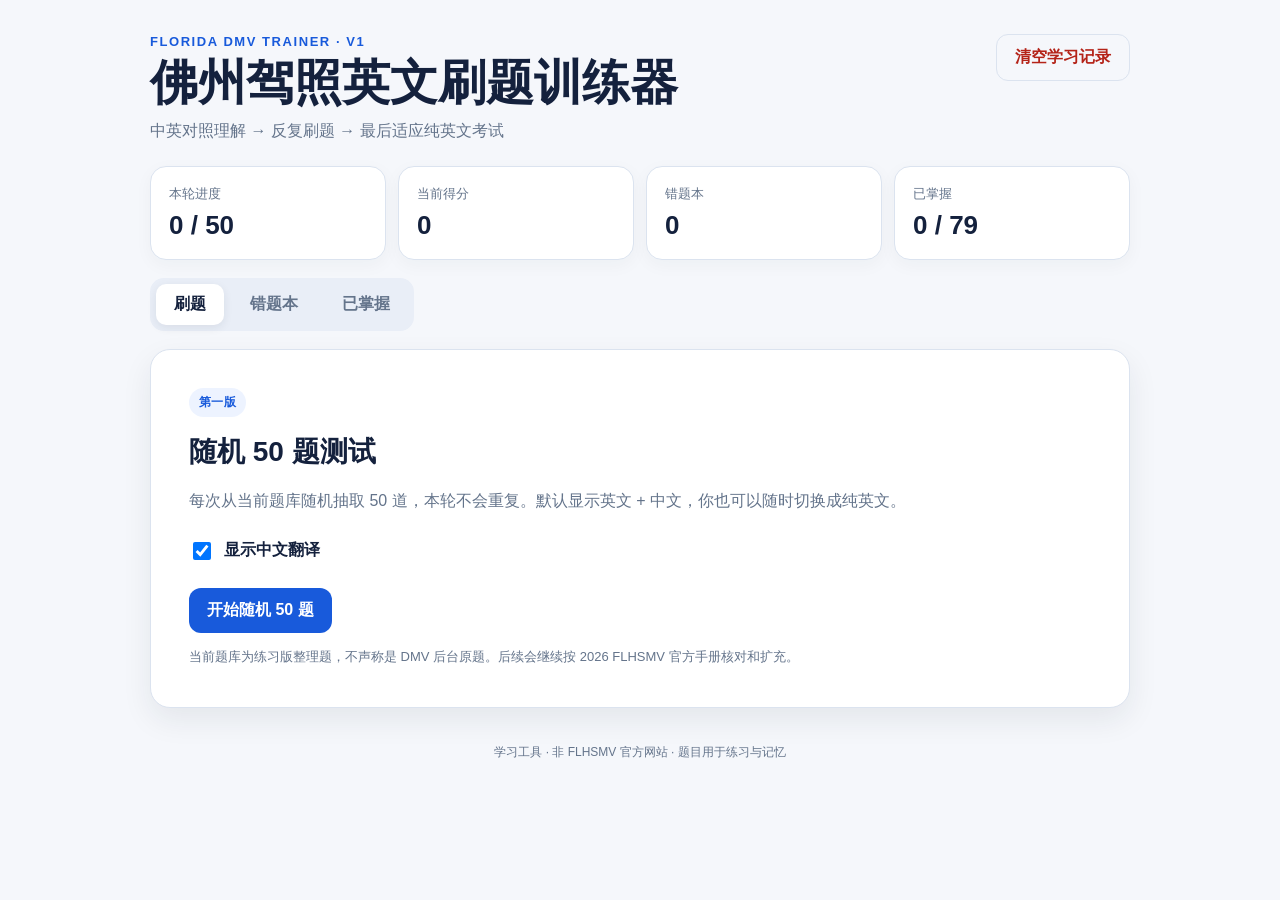
==== index.html @ a194a873 "Launch Florida DMV trainer v1" ====
<!DOCTYPE html>
<html lang="zh-CN">
<head>
  <meta charset="UTF-8" />
  <meta name="viewport" content="width=device-width, initial-scale=1.0" />
  <meta name="description" content="Florida DMV bilingual practice trainer - Chinese/English study, random 50-question tests, score, wrong answers, mastery tracking." />
  <title>Florida DMV 英文刷题训练器</title>
  <link rel="stylesheet" href="style.css" />
</head>
<body>
  <main class="app-shell">
    <header class="hero">
      <div>
        <p class="eyebrow">FLORIDA DMV TRAINER · V1</p>
        <h1>佛州驾照英文刷题训练器</h1>
        <p class="subtitle">中英对照理解 → 反复刷题 → 最后适应纯英文考试</p>
      </div>
      <button id="resetProgressBtn" class="ghost-btn danger-text" type="button">清空学习记录</button>
    </header>

    <section class="stats-grid" aria-label="学习统计">
      <article class="stat-card">
        <span>本轮进度</span>
        <strong id="progressStat">0 / 50</strong>
      </article>
      <article class="stat-card">
        <span>当前得分</span>
        <strong id="scoreStat">0</strong>
      </article>
      <article class="stat-card">
        <span>错题本</span>
        <strong id="wrongStat">0</strong>
      </article>
      <article class="stat-card">
        <span>已掌握</span>
        <strong id="masteredStat">0 / 0</strong>
      </article>
    </section>

    <nav class="mode-bar" aria-label="主要功能">
      <button class="nav-btn active" data-view="quiz" type="button">刷题</button>
      <button class="nav-btn" data-view="wrong" type="button">错题本</button>
      <button class="nav-btn" data-view="mastered" type="button">已掌握</button>
    </nav>

    <section id="quizView" class="view-panel active">
      <div id="startPanel" class="panel start-panel">
        <span class="pill">第一版</span>
        <h2>随机 50 题测试</h2>
        <p>每次从当前题库随机抽取 50 道，本轮不会重复。默认显示英文 + 中文，你也可以随时切换成纯英文。</p>
        <div class="settings-row">
          <label class="toggle">
            <input id="bilingualToggle" type="checkbox" checked />
            <span>显示中文翻译</span>
          </label>
        </div>
        <button id="startQuizBtn" class="primary-btn" type="button">开始随机 50 题</button>
        <p class="small-note">当前题库为练习版整理题，不声称是 DMV 后台原题。后续会继续按 2026 FLHSMV 官方手册核对和扩充。</p>
      </div>

      <div id="questionPanel" class="panel question-panel hidden">
        <div class="question-topline">
          <span id="categoryBadge" class="pill"></span>
          <span id="questionCounter">Question 1 / 50</span>
        </div>

        <h2 id="questionEn" class="question-en"></h2>
        <p id="questionZh" class="question-zh"></p>

        <div id="optionsContainer" class="options" role="group" aria-label="答案选项"></div>

        <div id="feedbackBox" class="feedback hidden">
          <strong id="feedbackTitle"></strong>
          <p id="explanationEn"></p>
          <p id="explanationZh"></p>
          <div id="keywordsBox" class="keywords"></div>
        </div>

        <div class="question-actions">
          <label class="toggle compact">
            <input id="questionBilingualToggle" type="checkbox" checked />
            <span>中英对照</span>
          </label>
          <button id="nextBtn" class="primary-btn hidden" type="button">下一题</button>
        </div>
      </div>

      <div id="resultPanel" class="panel result-panel hidden">
        <span class="pill">本轮完成</span>
        <h2>测试结果</h2>
        <div class="result-score"><span id="finalScore">0</span><small>/ 50</small></div>
        <p id="resultMessage"></p>
        <div class="result-actions">
          <button id="restartBtn" class="primary-btn" type="button">再随机 50 题</button>
          <button id="reviewWrongBtn" class="secondary-btn" type="button">查看错题本</button>
        </div>
      </div>
    </section>

    <section id="wrongView" class="view-panel">
      <div class="panel">
        <div class="section-heading">
          <div>
            <span class="pill">LOCAL STORAGE</span>
            <h2>错题本</h2>
          </div>
          <button id="clearWrongBtn" class="ghost-btn" type="button">清空错题本</button>
        </div>
        <p class="muted">答错的题会自动保存在这台浏览器中。以后每次重新打开网页仍然存在。</p>
        <div id="wrongList" class="review-list"></div>
      </div>
    </section>

    <section id="masteredView" class="view-panel">
      <div class="panel">
        <span class="pill">MASTERED</span>
        <h2>已掌握题目</h2>
        <p class="muted">同一道题连续答对 3 次后会进入“已掌握”。答错后会退出掌握状态并重新累计。</p>
        <div id="masteredList" class="review-list"></div>
      </div>
    </section>

    <footer>
      <p>学习工具 · 非 FLHSMV 官方网站 · 题目用于练习与记忆</p>
    </footer>
  </main>

  <script src="data/questions.js"></script>
  <script src="app.js"></script>
</body>
</html>
---- style.css ----
:root {
  --bg: #f5f7fb;
  --panel: #ffffff;
  --text: #14213d;
  --muted: #64748b;
  --border: #dbe3ef;
  --primary: #185adb;
  --primary-dark: #1045aa;
  --correct: #117a45;
  --correct-bg: #eaf8f0;
  --wrong: #b42318;
  --wrong-bg: #fff0ef;
  --warning: #a15c00;
  --shadow: 0 12px 30px rgba(31, 41, 55, 0.08);
  --radius: 20px;
}

* {
  box-sizing: border-box;
}

body {
  margin: 0;
  min-height: 100vh;
  font-family: -apple-system, BlinkMacSystemFont, "Segoe UI", "PingFang SC",
    "Hiragino Sans GB", "Microsoft YaHei", sans-serif;
  color: var(--text);
  background: var(--bg);
}

button,
input {
  font: inherit;
}

button {
  cursor: pointer;
}

.app-shell {
  width: min(980px, calc(100% - 28px));
  margin: 0 auto;
  padding: 34px 0 50px;
}

.hero {
  display: flex;
  justify-content: space-between;
  gap: 24px;
  align-items: flex-start;
  margin-bottom: 24px;
}

.eyebrow {
  margin: 0 0 8px;
  color: var(--primary);
  font-size: 13px;
  font-weight: 800;
  letter-spacing: 0.12em;
}

h1 {
  margin: 0;
  font-size: clamp(30px, 6vw, 48px);
  line-height: 1.08;
}

.subtitle {
  color: var(--muted);
  margin: 12px 0 0;
}

.stats-grid {
  display: grid;
  grid-template-columns: repeat(4, 1fr);
  gap: 12px;
  margin-bottom: 18px;
}

.stat-card {
  background: var(--panel);
  border: 1px solid var(--border);
  border-radius: 16px;
  padding: 18px;
  box-shadow: 0 5px 18px rgba(31, 41, 55, 0.04);
}

.stat-card span {
  display: block;
  color: var(--muted);
  font-size: 13px;
  margin-bottom: 7px;
}

.stat-card strong {
  font-size: 26px;
}

.mode-bar {
  display: flex;
  gap: 8px;
  margin: 18px 0;
  background: #e9eef7;
  padding: 6px;
  border-radius: 14px;
  width: fit-content;
}

.nav-btn {
  border: 0;
  background: transparent;
  color: var(--muted);
  padding: 10px 18px;
  border-radius: 10px;
  font-weight: 700;
}

.nav-btn.active {
  background: var(--panel);
  color: var(--text);
  box-shadow: 0 3px 10px rgba(31, 41, 55, 0.08);
}

.view-panel {
  display: none;
}

.view-panel.active {
  display: block;
}

.panel {
  background: var(--panel);
  border: 1px solid var(--border);
  border-radius: var(--radius);
  box-shadow: var(--shadow);
  padding: clamp(22px, 5vw, 38px);
}

.hidden {
  display: none !important;
}

.pill {
  display: inline-flex;
  align-items: center;
  padding: 6px 10px;
  border-radius: 999px;
  background: #edf3ff;
  color: var(--primary);
  font-size: 12px;
  font-weight: 800;
  letter-spacing: 0.04em;
}

.start-panel h2,
.result-panel h2,
.panel h2 {
  margin: 16px 0 10px;
  font-size: 28px;
}

.start-panel p,
.muted,
.small-note {
  color: var(--muted);
  line-height: 1.75;
}

.small-note {
  font-size: 13px;
  margin-bottom: 0;
}

.settings-row {
  margin: 24px 0;
}

.toggle {
  display: inline-flex;
  gap: 10px;
  align-items: center;
  color: var(--text);
  font-weight: 700;
}

.toggle input {
  width: 18px;
  height: 18px;
}

.toggle.compact {
  font-size: 14px;
}

.primary-btn,
.secondary-btn,
.ghost-btn {
  border-radius: 12px;
  padding: 12px 18px;
  font-weight: 800;
  transition: 0.18s ease;
}

.primary-btn {
  border: 0;
  color: white;
  background: var(--primary);
}

.primary-btn:hover {
  background: var(--primary-dark);
  transform: translateY(-1px);
}

.secondary-btn {
  background: white;
  border: 1px solid var(--border);
  color: var(--text);
}

.ghost-btn {
  background: transparent;
  border: 1px solid var(--border);
  color: var(--muted);
}

.danger-text {
  color: var(--wrong);
}

.question-topline,
.question-actions,
.section-heading,
.result-actions {
  display: flex;
  justify-content: space-between;
  gap: 12px;
  align-items: center;
}

.question-en {
  margin: 28px 0 10px;
  font-size: clamp(23px, 4vw, 32px);
  line-height: 1.35;
}

.question-zh {
  margin: 0 0 26px;
  color: #42526b;
  font-size: 18px;
  line-height: 1.65;
}

.options {
  display: grid;
  gap: 12px;
}

.option-btn {
  width: 100%;
  display: grid;
  grid-template-columns: 42px 1fr;
  gap: 14px;
  text-align: left;
  border: 1px solid var(--border);
  border-radius: 14px;
  background: #fff;
  padding: 15px;
  color: var(--text);
}

.option-btn:hover:not(:disabled) {
  border-color: #9bb7ee;
  background: #f7faff;
}

.option-btn:disabled {
  cursor: default;
}

.option-letter {
  width: 36px;
  height: 36px;
  border-radius: 10px;
  display: grid;
  place-items: center;
  background: #edf2f8;
  font-weight: 900;
}

.option-en {
  display: block;
  font-weight: 800;
  line-height: 1.4;
}

.option-zh {
  display: block;
  margin-top: 5px;
  color: var(--muted);
  line-height: 1.45;
}

.option-btn.correct {
  border-color: #8bd0aa;
  background: var(--correct-bg);
}

.option-btn.wrong {
  border-color: #f1a6a0;
  background: var(--wrong-bg);
}

.feedback {
  margin-top: 22px;
  border-radius: 14px;
  padding: 18px;
  background: #f8fafc;
  border: 1px solid var(--border);
}

.feedback.correct-feedback {
  background: var(--correct-bg);
  border-color: #b7e2ca;
}

.feedback.wrong-feedback {
  background: var(--wrong-bg);
  border-color: #f2c0bc;
}

.feedback p {
  line-height: 1.65;
}

.keywords {
  display: flex;
  flex-wrap: wrap;
  gap: 8px;
  margin-top: 12px;
}

.keyword-chip {
  background: white;
  border: 1px solid var(--border);
  padding: 7px 10px;
  border-radius: 999px;
  font-size: 13px;
}

.question-actions {
  margin-top: 22px;
}

.result-panel {
  text-align: center;
}

.result-score {
  margin: 18px 0 10px;
}

.result-score span {
  font-size: 72px;
  font-weight: 900;
}

.result-score small {
  color: var(--muted);
  font-size: 24px;
}

.result-actions {
  justify-content: center;
  margin-top: 24px;
}

.review-list {
  display: grid;
  gap: 12px;
  margin-top: 22px;
}

.review-card {
  border: 1px solid var(--border);
  border-radius: 14px;
  padding: 18px;
}

.review-card h3 {
  margin: 8px 0;
  line-height: 1.45;
}

.review-card p {
  margin: 5px 0;
  color: var(--muted);
  line-height: 1.55;
}

.review-meta {
  font-size: 13px;
  color: var(--primary);
  font-weight: 800;
}

.empty-state {
  text-align: center;
  color: var(--muted);
  padding: 42px 14px;
  border: 1px dashed var(--border);
  border-radius: 14px;
}

footer {
  text-align: center;
  color: var(--muted);
  font-size: 12px;
  padding: 24px 8px 0;
}

@media (max-width: 720px) {
  .app-shell {
    width: min(100% - 18px, 980px);
    padding-top: 18px;
  }

  .hero {
    flex-direction: column;
  }

  .stats-grid {
    grid-template-columns: repeat(2, 1fr);
  }

  .stat-card {
    padding: 14px;
  }

  .stat-card strong {
    font-size: 22px;
  }

  .mode-bar {
    width: 100%;
  }

  .nav-btn {
    flex: 1;
    padding-inline: 8px;
  }

  .panel {
    border-radius: 16px;
  }

  .question-topline,
  .question-actions,
  .section-heading,
  .result-actions {
    align-items: stretch;
  }

  .section-heading,
  .result-actions {
    flex-direction: column;
  }
}
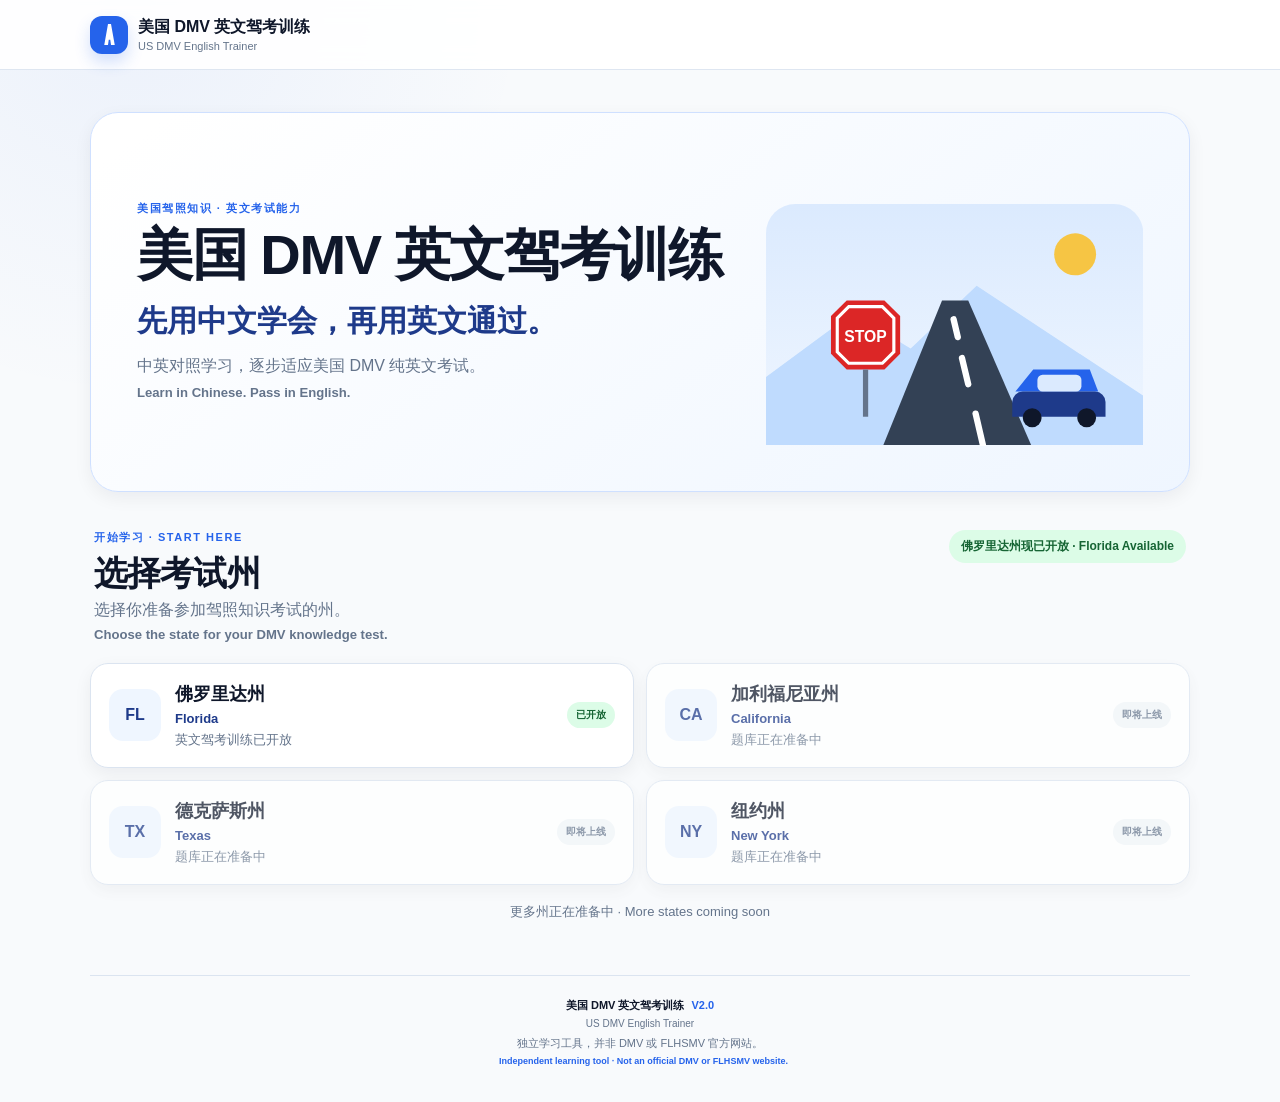
==== commit 305d312c: "Establish V2.0 trainer baseline" ====
--- a/index.html
+++ b/index.html
@@ -3,129 +3,259 @@
 <head>
   <meta charset="UTF-8" />
   <meta name="viewport" content="width=device-width, initial-scale=1.0" />
-  <meta name="description" content="Florida DMV bilingual practice trainer - Chinese/English study, random 50-question tests, score, wrong answers, mastery tracking." />
-  <title>Florida DMV 英文刷题训练器</title>
+  <meta name="theme-color" content="#1e3a8a" />
+  <meta
+    name="description"
+    content="美国 DMV 英文驾考训练 — 用中文学习驾考知识，再用英文完成练习与模拟考试。"
+  />
+  <title>美国 DMV 英文驾考训练 | US DMV English Trainer</title>
+  <link rel="icon" href="assets/icons/favicon.svg" type="image/svg+xml" />
   <link rel="stylesheet" href="style.css" />
 </head>
 <body>
-  <main class="app-shell">
-    <header class="hero">
-      <div>
-        <p class="eyebrow">FLORIDA DMV TRAINER · V1</p>
-        <h1>佛州驾照英文刷题训练器</h1>
-        <p class="subtitle">中英对照理解 → 反复刷题 → 最后适应纯英文考试</p>
-      </div>
-      <button id="resetProgressBtn" class="ghost-btn danger-text" type="button">清空学习记录</button>
-    </header>
-
-    <section class="stats-grid" aria-label="学习统计">
-      <article class="stat-card">
-        <span>本轮进度</span>
-        <strong id="progressStat">0 / 50</strong>
-      </article>
-      <article class="stat-card">
-        <span>当前得分</span>
-        <strong id="scoreStat">0</strong>
-      </article>
-      <article class="stat-card">
-        <span>错题本</span>
-        <strong id="wrongStat">0</strong>
-      </article>
-      <article class="stat-card">
-        <span>已掌握</span>
-        <strong id="masteredStat">0 / 0</strong>
-      </article>
-    </section>
-
-    <nav class="mode-bar" aria-label="主要功能">
-      <button class="nav-btn active" data-view="quiz" type="button">刷题</button>
-      <button class="nav-btn" data-view="wrong" type="button">错题本</button>
-      <button class="nav-btn" data-view="mastered" type="button">已掌握</button>
-    </nav>
-
-    <section id="quizView" class="view-panel active">
-      <div id="startPanel" class="panel start-panel">
-        <span class="pill">第一版</span>
-        <h2>随机 50 题测试</h2>
-        <p>每次从当前题库随机抽取 50 道，本轮不会重复。默认显示英文 + 中文，你也可以随时切换成纯英文。</p>
-        <div class="settings-row">
-          <label class="toggle">
-            <input id="bilingualToggle" type="checkbox" checked />
-            <span>显示中文翻译</span>
-          </label>
-        </div>
-        <button id="startQuizBtn" class="primary-btn" type="button">开始随机 50 题</button>
-        <p class="small-note">当前题库为练习版整理题，不声称是 DMV 后台原题。后续会继续按 2026 FLHSMV 官方手册核对和扩充。</p>
-      </div>
-
-      <div id="questionPanel" class="panel question-panel hidden">
-        <div class="question-topline">
-          <span id="categoryBadge" class="pill"></span>
-          <span id="questionCounter">Question 1 / 50</span>
-        </div>
-
+  <a class="skip-link" href="#appMain">跳到主要内容</a>
+
+  <header class="topbar">
+    <button id="brandHomeBtn" class="brand-button" type="button" aria-label="返回学习主页">
+      <span class="brand-mark" aria-hidden="true">
+        <svg viewBox="0 0 36 36" role="img">
+          <path d="M11 32 16 4h4l5 28h-5l-1-7h-2l-1 7z" fill="currentColor" />
+          <path d="M18 8v6m0 5v3" stroke="#fff" stroke-width="2" stroke-linecap="round" />
+        </svg>
+      </span>
+      <span>
+        <strong>美国 DMV 英文驾考训练</strong>
+        <small>US DMV English Trainer</small>
+      </span>
+    </button>
+    <button id="changeStateBtn" class="text-button hidden" type="button"><strong>切换州</strong><small>Change State</small></button>
+  </header>
+
+  <main id="appMain" class="app-shell">
+    <section id="stateView" class="view" aria-labelledby="stateHeroTitle">
+      <div class="state-hero">
+        <div class="hero-copy">
+          <p class="eyebrow">美国驾照知识 · 英文考试能力</p>
+          <h1 id="stateHeroTitle">美国 DMV 英文驾考训练</h1>
+          <p class="hero-tagline">先用中文学会，再用英文通过。</p>
+          <p class="hero-support">中英对照学习，逐步适应美国 DMV 纯英文考试。<span class="english-aux">Learn in Chinese. Pass in English.</span></p>
+        </div>
+        <div class="road-visual" aria-hidden="true">
+          <svg viewBox="0 0 360 230">
+            <defs>
+              <linearGradient id="sky" x1="0" x2="0" y1="0" y2="1">
+                <stop offset="0" stop-color="#dbeafe" />
+                <stop offset="1" stop-color="#eff6ff" />
+              </linearGradient>
+            </defs>
+            <rect width="360" height="230" rx="28" fill="url(#sky)" />
+            <circle cx="295" cy="48" r="20" fill="#fbbf24" opacity=".85" />
+            <path d="M0 165 83 104l55 34 63-60 159 105v47H0z" fill="#bfdbfe" />
+            <path d="M112 230 168 92h25l60 138z" fill="#334155" />
+            <path d="m179 110 4 17m4 20 6 25m7 28 7 30" stroke="#fff" stroke-width="6" stroke-linecap="round" />
+            <g transform="translate(62 92)">
+              <path d="M0 15 15 0h36l15 15v36L51 66H15L0 51z" fill="#dc2626" />
+              <path d="M6 17 17 6h32l11 11v32L49 60H17L6 49z" fill="none" stroke="#fff" stroke-width="3" />
+              <text x="33" y="40" text-anchor="middle" fill="#fff" font-size="15" font-weight="800">STOP</text>
+              <path d="M33 66v45" stroke="#64748b" stroke-width="5" />
+            </g>
+            <g transform="translate(230 150)">
+              <path d="M8 29h79l-8-21H25z" fill="#2563eb" />
+              <path d="M15 29h69a10 10 0 0 1 10 10v14H5V39a10 10 0 0 1 10-10Z" fill="#1e3a8a" />
+              <circle cx="24" cy="54" r="9" fill="#0f172a" />
+              <circle cx="76" cy="54" r="9" fill="#0f172a" />
+              <rect x="29" y="13" width="42" height="16" rx="5" fill="#dbeafe" />
+            </g>
+          </svg>
+        </div>
+      </div>
+
+      <div class="section-intro">
+        <div>
+          <p class="eyebrow">开始学习 · START HERE</p>
+          <h2>选择考试州</h2>
+          <p>选择你准备参加驾照知识考试的州。<span class="english-aux">Choose the state for your DMV knowledge test.</span></p>
+        </div>
+        <span class="availability-note">佛罗里达州现已开放 · Florida Available</span>
+      </div>
+      <div id="stateCards" class="state-grid" aria-live="polite"></div>
+      <p class="coming-note">更多州正在准备中 · More states coming soon</p>
+    </section>
+
+    <section id="dashboardView" class="view hidden" aria-labelledby="dashboardTitle">
+      <div class="dashboard-heading">
+        <div>
+          <p class="eyebrow">学习主页 · STUDY DASHBOARD</p>
+          <h1 id="dashboardTitle">佛罗里达州</h1>
+          <p id="dashboardEnglishName" class="page-english-name">Florida</p>
+          <p class="dashboard-meta"><span>FL</span><span>E 类驾照 · Class E</span><span>2026 学习版</span></p>
+        </div>
+        <div class="dashboard-sign" aria-hidden="true">
+          <img src="assets/signs/stop.svg" alt="" />
+        </div>
+      </div>
+
+      <section class="stats-grid" aria-label="总体学习数据">
+        <article class="stat-card"><span>已掌握</span><strong id="dashboardMastered">0 / 0</strong><small>Mastered</small></article>
+        <article class="stat-card"><span>待复习错题</span><strong id="dashboardWrong">0</strong><small>Wrong Answers</small></article>
+        <article class="stat-card"><span>累计正确率</span><strong id="dashboardAccuracy">0%</strong><small>Accuracy</small></article>
+        <article class="stat-card"><span>累计答题</span><strong id="dashboardPracticed">0</strong><small>Practiced</small></article>
+      </section>
+
+      <section class="feature-grid" aria-label="学习项目">
+        <article class="feature-card feature-primary">
+          <div class="feature-icon" aria-hidden="true">R</div>
+          <div class="feature-copy">
+            <p class="feature-kicker">日常学习 · DAILY STUDY</p>
+            <h2>随机刷题</h2>
+            <p class="feature-en">Random Practice</p>
+            <p>从佛罗里达州题库中随机抽题练习。<span class="english-aux">Random questions from your Florida study bank.</span></p>
+          </div>
+          <div class="feature-actions practice-actions">
+            <label for="practiceCount">题目数量 · Questions</label>
+            <select id="practiceCount" aria-label="选择练习题目数量">
+              <option value="10">10</option>
+              <option value="20">20</option>
+              <option value="30">30</option>
+              <option value="50" selected>50</option>
+            </select>
+            <button id="startPracticeBtn" class="primary-btn" type="button">开始练习 <small>Start Practice</small></button>
+          </div>
+        </article>
+
+        <button id="openWrongBtn" class="feature-card feature-button" type="button">
+          <span class="feature-icon feature-icon-red" aria-hidden="true">W</span>
+          <span class="feature-copy"><span class="feature-kicker">智能复习 · SMART REVIEW</span><strong>错题本</strong><span class="feature-en">Wrong Answers</span><span id="wrongCardSummary">0 道题需要复习</span></span>
+          <span class="card-arrow" aria-hidden="true">→</span>
+        </button>
+
+        <button id="openMasteredBtn" class="feature-card feature-button" type="button">
+          <span class="feature-icon feature-icon-green" aria-hidden="true">M</span>
+          <span class="feature-copy"><span class="feature-kicker">掌握程度 · CONFIDENCE</span><strong>已掌握题目</strong><span class="feature-en">Mastered Questions</span><span id="masteredCardSummary">0 / 0</span></span>
+          <span class="card-arrow" aria-hidden="true">→</span>
+        </button>
+
+        <button id="startRoadSignsBtn" class="feature-card feature-button" type="button">
+          <span class="feature-icon feature-icon-amber" aria-hidden="true">S</span>
+          <span class="feature-copy"><span class="feature-kicker">专项训练 · FOCUS MODE</span><strong>交通标志专项</strong><span class="feature-en">Road Sign Practice</span><span id="roadSignsCardSummary">0 道题可练习</span></span>
+          <span class="card-arrow" aria-hidden="true">→</span>
+        </button>
+
+        <button id="startExamBtn" class="feature-card feature-button exam-card" type="button">
+          <span class="feature-icon" aria-hidden="true">E</span>
+          <span class="feature-copy"><span class="feature-kicker">考前检测 · TEST READINESS</span><strong>模拟考试</strong><span class="feature-en">Exam Simulator</span><span>50 道题 · 进入后全英文</span></span>
+          <span class="card-arrow" aria-hidden="true">→</span>
+        </button>
+
+        <button id="openProgressBtn" class="feature-card feature-button" type="button">
+          <span class="feature-icon feature-icon-slate" aria-hidden="true">P</span>
+          <span class="feature-copy"><span class="feature-kicker">学习数据 · YOUR DATA</span><strong>学习进度</strong><span class="feature-en">Progress</span><span>查看完整学习记录</span></span>
+          <span class="card-arrow" aria-hidden="true">→</span>
+        </button>
+      </section>
+      <p class="legal-note">独立学习工具，与 FLHSMV 无隶属关系；练习题并非官方考试原题。<span class="english-aux">Independent study tool · Not affiliated with FLHSMV · Practice questions are not official exam questions.</span></p>
+    </section>
+
+    <section id="questionView" class="view hidden" aria-labelledby="quizModeTitle">
+      <div class="page-toolbar">
+        <button id="exitQuizBtn" class="back-button" type="button">← Home</button>
+        <div><p id="quizModeKicker" class="eyebrow">STUDY MODE</p><h1 id="quizModeTitle">Random Practice</h1></div>
+        <div id="liveScore" class="live-score"><span>Score</span><strong id="liveScoreValue">0</strong></div>
+      </div>
+
+      <article class="question-card">
+        <div class="question-progress-row"><span id="questionCounter">Question 1 / 50</span><span id="questionPercent">2%</span></div>
+        <div class="progress-track" aria-hidden="true"><span id="questionProgressBar"></span></div>
+        <div class="question-meta"><span id="categoryBadge" class="pill">SAFE DRIVING</span><span id="scopeBadge" class="scope-label">FLORIDA</span></div>
+        <div id="questionImageWrap" class="question-image-wrap hidden"><img id="questionImage" src="" alt="" /></div>
         <h2 id="questionEn" class="question-en"></h2>
         <p id="questionZh" class="question-zh"></p>
-
-        <div id="optionsContainer" class="options" role="group" aria-label="答案选项"></div>
-
-        <div id="feedbackBox" class="feedback hidden">
-          <strong id="feedbackTitle"></strong>
-          <p id="explanationEn"></p>
-          <p id="explanationZh"></p>
-          <div id="keywordsBox" class="keywords"></div>
-        </div>
-
+        <div id="optionsContainer" class="options" role="group" aria-label="Answer choices"></div>
+        <div id="feedbackBox" class="feedback hidden" aria-live="polite">
+          <strong id="feedbackTitle"></strong><p id="explanationEn"></p><p id="explanationZh"></p><div id="keywordsBox" class="keywords"></div>
+        </div>
         <div class="question-actions">
-          <label class="toggle compact">
-            <input id="questionBilingualToggle" type="checkbox" checked />
-            <span>中英对照</span>
-          </label>
-          <button id="nextBtn" class="primary-btn hidden" type="button">下一题</button>
-        </div>
-      </div>
-
-      <div id="resultPanel" class="panel result-panel hidden">
-        <span class="pill">本轮完成</span>
-        <h2>测试结果</h2>
-        <div class="result-score"><span id="finalScore">0</span><small>/ 50</small></div>
-        <p id="resultMessage"></p>
+          <div id="languageControl" class="segmented-control" aria-label="Question language mode">
+            <button class="language-btn active" data-language="bilingual" type="button">Bilingual</button>
+            <button class="language-btn" data-language="english" type="button">English Only</button>
+          </div>
+          <button id="nextBtn" class="primary-btn hidden" type="button">Next Question</button>
+        </div>
+        <p id="examNotice" class="exam-notice hidden">Answers are locked after selection. Results appear after all 50 questions.</p>
+      </article>
+    </section>
+
+    <section id="resultView" class="view hidden" aria-labelledby="resultTitle">
+      <div class="page-toolbar simple-toolbar"><button class="back-button home-action" type="button">← Home</button></div>
+      <article class="result-card">
+        <div id="resultStatusIcon" class="result-status-icon" aria-hidden="true">✓</div>
+        <p id="resultKicker" class="eyebrow">SESSION COMPLETE</p><h1 id="resultTitle">Practice Complete</h1>
+        <div class="result-score"><span id="finalScore">0</span><small id="finalScoreTotal">/ 50</small></div>
+        <strong id="passStatus" class="pass-status hidden">PASS</strong>
+        <p id="resultMessage" class="result-message"></p>
+        <div class="result-breakdown">
+          <div><span>Correct</span><strong id="correctResult">0</strong></div>
+          <div><span>Incorrect</span><strong id="incorrectResult">0</strong></div>
+          <div><span>Accuracy</span><strong id="accuracyResult">0%</strong></div>
+        </div>
         <div class="result-actions">
-          <button id="restartBtn" class="primary-btn" type="button">再随机 50 题</button>
-          <button id="reviewWrongBtn" class="secondary-btn" type="button">查看错题本</button>
-        </div>
-      </div>
-    </section>
-
-    <section id="wrongView" class="view-panel">
-      <div class="panel">
-        <div class="section-heading">
-          <div>
-            <span class="pill">LOCAL STORAGE</span>
-            <h2>错题本</h2>
-          </div>
-          <button id="clearWrongBtn" class="ghost-btn" type="button">清空错题本</button>
-        </div>
-        <p class="muted">答错的题会自动保存在这台浏览器中。以后每次重新打开网页仍然存在。</p>
-        <div id="wrongList" class="review-list"></div>
-      </div>
-    </section>
-
-    <section id="masteredView" class="view-panel">
-      <div class="panel">
-        <span class="pill">MASTERED</span>
-        <h2>已掌握题目</h2>
-        <p class="muted">同一道题连续答对 3 次后会进入“已掌握”。答错后会退出掌握状态并重新累计。</p>
-        <div id="masteredList" class="review-list"></div>
-      </div>
-    </section>
-
-    <footer>
-      <p>学习工具 · 非 FLHSMV 官方网站 · 题目用于练习与记忆</p>
-    </footer>
+          <button id="restartBtn" class="primary-btn" type="button">Practice Again</button>
+          <button id="resultWrongBtn" class="secondary-btn" type="button">Review Wrong Answers</button>
+          <button class="secondary-btn home-action" type="button">Back Home</button>
+        </div>
+      </article>
+    </section>
+
+    <section id="wrongView" class="view hidden" aria-labelledby="wrongTitle">
+      <div class="page-toolbar">
+        <button class="back-button home-action" type="button">← 返回主页 <small>Home</small></button>
+        <div><p class="eyebrow">智能复习 · SMART REVIEW</p><h1 id="wrongTitle">错题本</h1><p class="page-english-name">Wrong Answers</p><p><span id="wrongPageCount">0</span> 道题需要复习</p></div>
+      </div>
+      <div class="list-actions"><button id="practiceWrongBtn" class="primary-btn" type="button">练习错题 <small>Practice Wrong Questions</small></button><button id="clearWrongBtn" class="ghost-btn danger-text" type="button">清空错题 <small>Clear Wrong Answers</small></button></div>
+      <div id="wrongList" class="review-list"></div>
+    </section>
+
+    <section id="masteredView" class="view hidden" aria-labelledby="masteredTitle">
+      <div class="page-toolbar">
+        <button class="back-button home-action" type="button">← 返回主页 <small>Home</small></button>
+        <div><p class="eyebrow">巩固成果 · CONFIDENCE BUILDER</p><h1 id="masteredTitle">已掌握题目</h1><p class="page-english-name">Mastered Questions</p><p>已掌握 <span id="masteredPageCount">0</span> 道题</p></div>
+      </div>
+      <div id="masteredList" class="review-list"></div>
+    </section>
+
+    <section id="progressView" class="view hidden" aria-labelledby="progressTitle">
+      <div class="page-toolbar">
+        <button class="back-button home-action" type="button">← 返回主页 <small>Home</small></button>
+        <div><p class="eyebrow">学习汇总 · LEARNING SUMMARY</p><h1 id="progressTitle">学习进度</h1><p class="page-english-name">Progress</p></div>
+      </div>
+      <div class="progress-summary-grid">
+        <article><span>累计答题</span><strong id="progressPracticed">0</strong><small>Total Practiced</small></article>
+        <article><span>累计正确率</span><strong id="progressAccuracy">0%</strong><small>Accuracy</small></article>
+        <article><span>已掌握</span><strong id="progressMastered">0</strong><small>连续答对 3 次 · Mastered</small></article>
+        <article><span>待复习错题</span><strong id="progressWrong">0</strong><small>Wrong Questions</small></article>
+      </div>
+      <article class="mastery-panel">
+        <div class="mastery-heading"><div><p class="eyebrow">题库掌握度 · BANK MASTERY</p><h2>题库掌握比例</h2><p class="page-english-name">Mastery Percentage</p></div><strong id="masteryPercentage">0%</strong></div>
+        <div class="progress-track large"><span id="masteryBar"></span></div><p id="masteryDetail">0 of 0 questions mastered</p>
+      </article>
+      <div class="data-actions"><button id="resetProgressBtn" class="ghost-btn danger-text" type="button">重置全部学习数据 <small>Reset All Learning Data</small></button></div>
+    </section>
   </main>
 
+  <footer class="site-footer">
+    <strong>美国 DMV 英文驾考训练</strong><span id="versionText">V2.0</span>
+    <small class="footer-english">US DMV English Trainer</small>
+    <p>独立学习工具，并非 DMV 或 FLHSMV 官方网站。<span class="english-aux">Independent learning tool · Not an official DMV or FLHSMV website.</span></p>
+  </footer>
+  <div id="toast" class="toast hidden" role="status" aria-live="polite"></div>
+
   <script src="data/questions.js"></script>
-  <script src="app.js"></script>
+  <script src="data/common/questions.js"></script>
+  <script src="data/states/florida/questions.js"></script>
+  <script src="js/config.js"></script>
+  <script src="js/storage.js"></script>
+  <script src="js/data-loader.js"></script>
+  <script src="js/quiz.js"></script>
+  <script src="js/app.js"></script>
 </body>
 </html>
--- a/style.css
+++ b/style.css
@@ -1,470 +1,569 @@
-
 :root {
-  --bg: #f5f7fb;
-  --panel: #ffffff;
-  --text: #14213d;
+  --primary: #2563eb;
+  --primary-dark: #1e3a8a;
+  --primary-soft: #eff6ff;
+  --success: #16a34a;
+  --success-soft: #ecfdf3;
+  --error: #dc2626;
+  --error-soft: #fff1f2;
+  --warning: #f59e0b;
+  --warning-soft: #fffbeb;
+  --bg: #f8fafc;
+  --card: #ffffff;
+  --text: #0f172a;
   --muted: #64748b;
-  --border: #dbe3ef;
-  --primary: #185adb;
-  --primary-dark: #1045aa;
-  --correct: #117a45;
-  --correct-bg: #eaf8f0;
-  --wrong: #b42318;
-  --wrong-bg: #fff0ef;
-  --warning: #a15c00;
-  --shadow: 0 12px 30px rgba(31, 41, 55, 0.08);
-  --radius: 20px;
-}
-
-* {
-  box-sizing: border-box;
-}
+  --border: #dbe4f0;
+  --slate-soft: #f1f5f9;
+  --shadow-sm: 0 6px 18px rgba(15, 23, 42, 0.06);
+  --shadow: 0 20px 45px rgba(15, 23, 42, 0.09);
+  --radius-sm: 14px;
+  --radius: 22px;
+  --content: 1100px;
+}
+
+* { box-sizing: border-box; }
+
+html { scroll-behavior: smooth; }
 
 body {
   margin: 0;
+  min-width: 320px;
   min-height: 100vh;
+  color: var(--text);
+  background:
+    radial-gradient(circle at 10% 0, rgba(37, 99, 235, 0.06), transparent 25rem),
+    var(--bg);
   font-family: -apple-system, BlinkMacSystemFont, "Segoe UI", "PingFang SC",
     "Hiragino Sans GB", "Microsoft YaHei", sans-serif;
+  -webkit-font-smoothing: antialiased;
+}
+
+button,
+select { font: inherit; }
+
+button { cursor: pointer; }
+
+button:focus-visible,
+select:focus-visible,
+a:focus-visible {
+  outline: 3px solid rgba(37, 99, 235, 0.28);
+  outline-offset: 3px;
+}
+
+.hidden { display: none !important; }
+
+.skip-link {
+  position: fixed;
+  z-index: 1000;
+  top: 10px;
+  left: 10px;
+  transform: translateY(-150%);
+  border-radius: 8px;
+  padding: 10px 14px;
+  color: white;
+  background: var(--primary-dark);
+}
+
+.skip-link:focus { transform: translateY(0); }
+
+.topbar {
+  position: sticky;
+  z-index: 20;
+  top: 0;
+  display: flex;
+  align-items: center;
+  justify-content: space-between;
+  min-height: 70px;
+  padding: 10px max(16px, calc((100% - var(--content)) / 2));
+  border-bottom: 1px solid rgba(219, 228, 240, 0.9);
+  background: rgba(255, 255, 255, 0.9);
+  backdrop-filter: blur(14px);
+}
+
+.brand-button {
+  display: flex;
+  align-items: center;
+  gap: 10px;
+  min-width: 0;
+  padding: 0;
+  border: 0;
+  text-align: left;
   color: var(--text);
-  background: var(--bg);
-}
-
-button,
-input {
-  font: inherit;
-}
-
-button {
-  cursor: pointer;
-}
+  background: transparent;
+}
+
+.brand-button > span:last-child { min-width: 0; }
+
+.brand-button strong,
+.brand-button small { display: block; }
+
+.brand-button strong {
+  overflow: hidden;
+  font-size: 14px;
+  white-space: nowrap;
+  text-overflow: ellipsis;
+}
+
+.brand-button small {
+  margin-top: 2px;
+  color: var(--muted);
+  font-size: 10px;
+}
+
+.brand-mark {
+  display: grid;
+  flex: 0 0 38px;
+  width: 38px;
+  height: 38px;
+  place-items: center;
+  border-radius: 12px;
+  color: white;
+  background: var(--primary);
+  box-shadow: 0 8px 16px rgba(37, 99, 235, 0.2);
+}
+
+.brand-mark svg { width: 27px; height: 27px; }
+
+.text-button,
+.back-button {
+  min-height: 44px;
+  border: 0;
+  color: var(--primary);
+  background: transparent;
+  font-weight: 800;
+}
+
+.text-button { flex: 0 0 auto; padding: 10px 2px 10px 12px; }
+.text-button strong,
+.text-button small { display: block; }
+.text-button small { margin-top: 2px; color: var(--muted); font-size: 10px; font-weight: 650; }
 
 .app-shell {
-  width: min(980px, calc(100% - 28px));
+  width: min(calc(100% - 28px), var(--content));
+  min-height: calc(100vh - 160px);
   margin: 0 auto;
-  padding: 34px 0 50px;
-}
-
-.hero {
+  padding: 28px 0 54px;
+}
+
+.view { animation: view-in 0.22s ease both; }
+
+@keyframes view-in {
+  from { opacity: 0; transform: translateY(8px); }
+  to { opacity: 1; transform: translateY(0); }
+}
+
+h1,
+h2,
+h3,
+p { overflow-wrap: anywhere; }
+
+h1,
+h2,
+h3 { letter-spacing: -0.025em; }
+
+h1 { margin: 0; font-size: clamp(32px, 8vw, 56px); line-height: 1.06; }
+h2 { margin: 0; font-size: clamp(24px, 5vw, 34px); line-height: 1.15; }
+
+.eyebrow {
+  margin: 0 0 9px;
+  color: var(--primary);
+  font-size: 11px;
+  font-weight: 900;
+  letter-spacing: 0.14em;
+}
+
+.english-aux {
+  display: block;
+  margin-top: 4px;
+  color: var(--muted);
+  font-size: 0.82em;
+  font-weight: 550;
+  line-height: 1.5;
+}
+
+.state-hero {
+  overflow: hidden;
+  padding: 28px;
+  border: 1px solid #cfe0ff;
+  border-radius: 28px;
+  background: linear-gradient(145deg, #fff 5%, #eff6ff 100%);
+  box-shadow: var(--shadow-sm);
+}
+
+.hero-copy { position: relative; z-index: 1; }
+
+.hero-tagline {
+  margin: 16px 0 0;
+  color: var(--primary-dark);
+  font-size: clamp(20px, 5vw, 30px);
+  font-weight: 850;
+}
+
+.hero-support {
+  max-width: 600px;
+  margin: 10px 0 0;
+  color: var(--muted);
+  font-size: 16px;
+  line-height: 1.7;
+}
+
+.road-visual { width: min(100%, 420px); margin: 28px auto -30px; }
+.road-visual svg { display: block; width: 100%; height: auto; }
+
+.section-intro {
   display: flex;
+  flex-direction: column;
+  gap: 14px;
+  margin: 38px 4px 18px;
+}
+
+.section-intro p:not(.eyebrow) { margin: 7px 0 0; color: var(--muted); }
+
+.availability-note {
+  align-self: flex-start;
+  padding: 8px 12px;
+  border-radius: 999px;
+  color: #166534;
+  background: #dcfce7;
+  font-size: 12px;
+  font-weight: 800;
+}
+
+.state-grid { display: grid; gap: 12px; }
+
+.state-card {
+  position: relative;
+  display: grid;
+  grid-template-columns: 52px 1fr auto;
+  gap: 14px;
+  align-items: center;
+  width: 100%;
+  min-height: 96px;
+  padding: 18px;
+  border: 1px solid var(--border);
+  border-radius: 18px;
+  text-align: left;
+  color: var(--text);
+  background: var(--card);
+  box-shadow: var(--shadow-sm);
+}
+
+button.state-card:not(:disabled):hover {
+  transform: translateY(-2px);
+  border-color: #93b4f7;
+  box-shadow: var(--shadow);
+}
+
+.state-card:disabled { cursor: not-allowed; opacity: 0.72; }
+
+.state-code {
+  display: grid;
+  width: 52px;
+  height: 52px;
+  place-items: center;
+  border-radius: 14px;
+  color: var(--primary-dark);
+  background: var(--primary-soft);
+  font-weight: 900;
+}
+
+.state-card strong,
+.state-card small { display: block; }
+.state-card strong { font-size: 18px; }
+.state-card small { margin-top: 5px; color: var(--muted); }
+.state-card .state-english { color: var(--primary-dark); font-size: 13px; font-weight: 750; }
+
+.state-status {
+  padding: 6px 9px;
+  border-radius: 999px;
+  color: #166534;
+  background: #dcfce7;
+  font-size: 10px;
+  font-weight: 900;
+  text-transform: uppercase;
+}
+
+.state-card:disabled .state-status { color: var(--muted); background: var(--slate-soft); }
+.coming-note { margin: 18px 4px 0; text-align: center; color: var(--muted); font-size: 13px; }
+
+.dashboard-heading {
+  display: flex;
+  align-items: center;
   justify-content: space-between;
-  gap: 24px;
-  align-items: flex-start;
-  margin-bottom: 24px;
-}
-
-.eyebrow {
-  margin: 0 0 8px;
-  color: var(--primary);
-  font-size: 13px;
-  font-weight: 800;
-  letter-spacing: 0.12em;
-}
-
-h1 {
-  margin: 0;
-  font-size: clamp(30px, 6vw, 48px);
-  line-height: 1.08;
-}
-
-.subtitle {
-  color: var(--muted);
-  margin: 12px 0 0;
-}
-
-.stats-grid {
-  display: grid;
-  grid-template-columns: repeat(4, 1fr);
-  gap: 12px;
-  margin-bottom: 18px;
-}
-
-.stat-card {
-  background: var(--panel);
+  gap: 20px;
+  margin-bottom: 22px;
+}
+
+.dashboard-meta { display: flex; flex-wrap: wrap; gap: 8px; margin: 12px 0 0; }
+.dashboard-meta span { padding: 6px 10px; border-radius: 999px; color: var(--primary-dark); background: var(--primary-soft); font-size: 12px; font-weight: 800; }
+.page-english-name { margin: 5px 0 0 !important; color: var(--muted); font-size: 14px; font-weight: 650; letter-spacing: 0.02em; }
+.dashboard-sign { display: none; }
+
+.stats-grid { display: grid; grid-template-columns: repeat(2, 1fr); gap: 10px; }
+.stat-card,
+.progress-summary-grid article {
+  min-width: 0;
+  padding: 17px;
   border: 1px solid var(--border);
   border-radius: 16px;
-  padding: 18px;
-  box-shadow: 0 5px 18px rgba(31, 41, 55, 0.04);
-}
-
-.stat-card span {
-  display: block;
-  color: var(--muted);
-  font-size: 13px;
-  margin-bottom: 7px;
-}
-
-.stat-card strong {
-  font-size: 26px;
-}
-
-.mode-bar {
-  display: flex;
-  gap: 8px;
-  margin: 18px 0;
-  background: #e9eef7;
-  padding: 6px;
-  border-radius: 14px;
-  width: fit-content;
-}
-
-.nav-btn {
-  border: 0;
-  background: transparent;
-  color: var(--muted);
-  padding: 10px 18px;
-  border-radius: 10px;
-  font-weight: 700;
-}
-
-.nav-btn.active {
-  background: var(--panel);
+  background: var(--card);
+  box-shadow: var(--shadow-sm);
+}
+
+.stat-card span,
+.stat-card small,
+.progress-summary-grid span,
+.progress-summary-grid small { display: block; }
+.stat-card span,
+.progress-summary-grid span { color: var(--text); font-size: 12px; font-weight: 750; }
+.stat-card strong,
+.progress-summary-grid strong { display: block; margin: 7px 0 4px; font-size: clamp(21px, 5vw, 29px); }
+.stat-card small,
+.progress-summary-grid small { color: var(--muted); font-size: 11px; }
+
+.feature-grid { display: grid; gap: 12px; margin-top: 18px; }
+.feature-card {
+  min-width: 0;
+  padding: 20px;
+  border: 1px solid var(--border);
+  border-radius: 19px;
+  background: var(--card);
+  box-shadow: var(--shadow-sm);
+}
+
+.feature-primary {
+  display: grid;
+  gap: 16px;
+  border-color: #a8c5ff;
+  background: linear-gradient(145deg, #fff, #eff6ff);
+}
+
+.feature-button {
+  display: grid;
+  grid-template-columns: 46px 1fr 24px;
+  gap: 14px;
+  align-items: center;
+  width: 100%;
+  min-height: 132px;
+  text-align: left;
   color: var(--text);
-  box-shadow: 0 3px 10px rgba(31, 41, 55, 0.08);
-}
-
-.view-panel {
-  display: none;
-}
-
-.view-panel.active {
-  display: block;
-}
-
-.panel {
-  background: var(--panel);
+}
+
+.feature-button:hover { transform: translateY(-2px); border-color: #9fb9e8; box-shadow: var(--shadow); }
+.feature-icon { display: grid; width: 46px; height: 46px; place-items: center; border-radius: 13px; color: white; background: var(--primary); font-weight: 900; }
+.feature-icon-red { color: #991b1b; background: #fee2e2; }
+.feature-icon-green { color: #166534; background: #dcfce7; }
+.feature-icon-amber { color: #92400e; background: #fef3c7; }
+.feature-icon-slate { color: #334155; background: #e2e8f0; }
+.feature-kicker { margin: 0 0 7px; color: var(--primary); font-size: 10px; font-weight: 900; letter-spacing: 0.1em; }
+.feature-copy { min-width: 0; }
+.feature-copy h2 { margin: 0; font-size: 26px; }
+.feature-copy strong { display: block; font-size: 20px; }
+.feature-copy > p:not(.feature-kicker),
+.feature-copy > span:not(.feature-kicker):not(.feature-zh):not(.feature-en) { color: var(--muted); font-size: 13px; line-height: 1.5; }
+.feature-copy p { margin: 8px 0 0; }
+.feature-zh { display: block; margin: 4px 0; color: var(--primary-dark); font-weight: 750; }
+.feature-en { display: block; margin: 4px 0; color: var(--primary-dark); font-size: 13px; font-weight: 650; }
+.feature-copy small { display: block; margin-top: 2px; color: var(--muted); font-size: 11px; font-weight: 550; }
+.card-arrow { color: var(--primary); font-size: 22px; }
+.exam-card { border-color: #bfd1f5; background: #f8fbff; }
+
+.feature-actions { display: grid; gap: 10px; }
+.feature-actions label { color: var(--muted); font-size: 12px; font-weight: 800; }
+select {
+  min-height: 48px;
+  padding: 0 14px;
   border: 1px solid var(--border);
-  border-radius: var(--radius);
-  box-shadow: var(--shadow);
-  padding: clamp(22px, 5vw, 38px);
-}
-
-.hidden {
-  display: none !important;
-}
-
-.pill {
-  display: inline-flex;
-  align-items: center;
-  padding: 6px 10px;
-  border-radius: 999px;
-  background: #edf3ff;
-  color: var(--primary);
-  font-size: 12px;
-  font-weight: 800;
-  letter-spacing: 0.04em;
-}
-
-.start-panel h2,
-.result-panel h2,
-.panel h2 {
-  margin: 16px 0 10px;
-  font-size: 28px;
-}
-
-.start-panel p,
-.muted,
-.small-note {
-  color: var(--muted);
-  line-height: 1.75;
-}
-
-.small-note {
-  font-size: 13px;
-  margin-bottom: 0;
-}
-
-.settings-row {
-  margin: 24px 0;
-}
-
-.toggle {
-  display: inline-flex;
-  gap: 10px;
-  align-items: center;
+  border-radius: 12px;
   color: var(--text);
-  font-weight: 700;
-}
-
-.toggle input {
-  width: 18px;
-  height: 18px;
-}
-
-.toggle.compact {
-  font-size: 14px;
+  background: white;
 }
 
 .primary-btn,
 .secondary-btn,
 .ghost-btn {
+  min-height: 48px;
+  padding: 12px 18px;
   border-radius: 12px;
-  padding: 12px 18px;
-  font-weight: 800;
+  font-weight: 850;
   transition: 0.18s ease;
 }
 
-.primary-btn {
-  border: 0;
-  color: white;
-  background: var(--primary);
-}
-
-.primary-btn:hover {
-  background: var(--primary-dark);
-  transform: translateY(-1px);
-}
-
-.secondary-btn {
-  background: white;
+.primary-btn { border: 1px solid var(--primary); color: white; background: var(--primary); box-shadow: 0 8px 18px rgba(37, 99, 235, 0.2); }
+.primary-btn:hover { border-color: var(--primary-dark); background: var(--primary-dark); transform: translateY(-1px); }
+.primary-btn small,
+.secondary-btn small,
+.ghost-btn small,
+.back-button small { display: block; margin-top: 2px; font-size: 10px; font-weight: 650; opacity: 0.78; }
+.secondary-btn { border: 1px solid var(--border); color: var(--text); background: white; }
+.secondary-btn:hover,
+.ghost-btn:hover { border-color: #94a3b8; background: var(--slate-soft); }
+.ghost-btn { border: 1px solid var(--border); color: var(--muted); background: transparent; }
+.danger-text { color: var(--error); }
+.legal-note { margin: 20px 4px 0; color: var(--muted); font-size: 11px; line-height: 1.6; }
+
+.page-toolbar { display: grid; gap: 14px; margin-bottom: 20px; }
+.page-toolbar h1 { font-size: clamp(30px, 8vw, 46px); }
+.page-toolbar p:not(.eyebrow) { margin: 8px 0 0; color: var(--muted); }
+.back-button { justify-self: start; padding: 0; }
+.live-score { display: flex; align-items: center; justify-content: space-between; min-height: 54px; padding: 10px 15px; border: 1px solid var(--border); border-radius: 14px; background: white; }
+.live-score span { color: var(--muted); font-size: 12px; }
+.live-score strong { font-size: 23px; }
+
+.question-card,
+.result-card,
+.mastery-panel {
+  padding: 20px;
   border: 1px solid var(--border);
-  color: var(--text);
-}
-
-.ghost-btn {
-  background: transparent;
-  border: 1px solid var(--border);
-  color: var(--muted);
-}
-
-.danger-text {
-  color: var(--wrong);
-}
-
-.question-topline,
+  border-radius: var(--radius);
+  background: var(--card);
+  box-shadow: var(--shadow);
+}
+
+.question-progress-row,
+.question-meta,
 .question-actions,
-.section-heading,
-.result-actions {
+.mastery-heading {
   display: flex;
+  align-items: center;
   justify-content: space-between;
   gap: 12px;
-  align-items: center;
-}
-
-.question-en {
-  margin: 28px 0 10px;
-  font-size: clamp(23px, 4vw, 32px);
-  line-height: 1.35;
-}
-
-.question-zh {
-  margin: 0 0 26px;
-  color: #42526b;
-  font-size: 18px;
-  line-height: 1.65;
-}
-
-.options {
-  display: grid;
-  gap: 12px;
-}
-
+}
+
+.question-progress-row { color: var(--muted); font-size: 12px; font-weight: 800; }
+.progress-track { overflow: hidden; height: 7px; margin-top: 9px; border-radius: 999px; background: #e2e8f0; }
+.progress-track span { display: block; width: 0; height: 100%; border-radius: inherit; background: var(--primary); transition: width 0.25s ease; }
+.progress-track.large { height: 12px; margin-top: 20px; }
+.question-meta { align-items: flex-start; margin: 22px 0 0; }
+.pill { display: inline-flex; padding: 6px 9px; border-radius: 999px; color: var(--primary-dark); background: var(--primary-soft); font-size: 10px; font-weight: 900; letter-spacing: 0.05em; }
+.scope-label { color: var(--muted); font-size: 10px; font-weight: 850; letter-spacing: 0.08em; }
+.question-image-wrap { display: grid; max-height: 270px; margin: 22px 0; place-items: center; padding: 18px; border: 1px solid var(--border); border-radius: 16px; background: var(--slate-soft); }
+.question-image-wrap img { display: block; width: auto; max-width: 100%; height: auto; max-height: 230px; object-fit: contain; }
+.question-en { margin: 22px 0 10px; font-size: clamp(23px, 6vw, 34px); line-height: 1.35; }
+.question-zh { margin: 0 0 24px; color: #475569; font-size: 16px; line-height: 1.65; }
+.options { display: grid; gap: 11px; }
 .option-btn {
-  width: 100%;
   display: grid;
   grid-template-columns: 42px 1fr;
-  gap: 14px;
+  gap: 12px;
+  align-items: center;
+  width: 100%;
+  min-height: 68px;
+  padding: 13px;
+  border: 1.5px solid var(--border);
+  border-radius: 14px;
   text-align: left;
-  border: 1px solid var(--border);
-  border-radius: 14px;
-  background: #fff;
-  padding: 15px;
   color: var(--text);
-}
-
-.option-btn:hover:not(:disabled) {
-  border-color: #9bb7ee;
-  background: #f7faff;
-}
-
-.option-btn:disabled {
-  cursor: default;
-}
-
-.option-letter {
-  width: 36px;
-  height: 36px;
-  border-radius: 10px;
-  display: grid;
-  place-items: center;
-  background: #edf2f8;
-  font-weight: 900;
-}
-
-.option-en {
-  display: block;
-  font-weight: 800;
-  line-height: 1.4;
-}
-
-.option-zh {
-  display: block;
-  margin-top: 5px;
-  color: var(--muted);
-  line-height: 1.45;
-}
-
-.option-btn.correct {
-  border-color: #8bd0aa;
-  background: var(--correct-bg);
-}
-
-.option-btn.wrong {
-  border-color: #f1a6a0;
-  background: var(--wrong-bg);
-}
-
-.feedback {
-  margin-top: 22px;
-  border-radius: 14px;
-  padding: 18px;
-  background: #f8fafc;
-  border: 1px solid var(--border);
-}
-
-.feedback.correct-feedback {
-  background: var(--correct-bg);
-  border-color: #b7e2ca;
-}
-
-.feedback.wrong-feedback {
-  background: var(--wrong-bg);
-  border-color: #f2c0bc;
-}
-
-.feedback p {
-  line-height: 1.65;
-}
-
-.keywords {
-  display: flex;
-  flex-wrap: wrap;
-  gap: 8px;
-  margin-top: 12px;
-}
-
-.keyword-chip {
   background: white;
-  border: 1px solid var(--border);
-  padding: 7px 10px;
-  border-radius: 999px;
-  font-size: 13px;
-}
-
-.question-actions {
-  margin-top: 22px;
-}
-
-.result-panel {
-  text-align: center;
-}
-
-.result-score {
-  margin: 18px 0 10px;
-}
-
-.result-score span {
-  font-size: 72px;
-  font-weight: 900;
-}
-
-.result-score small {
-  color: var(--muted);
-  font-size: 24px;
-}
-
-.result-actions {
-  justify-content: center;
-  margin-top: 24px;
-}
-
-.review-list {
-  display: grid;
-  gap: 12px;
-  margin-top: 22px;
-}
-
-.review-card {
-  border: 1px solid var(--border);
-  border-radius: 14px;
-  padding: 18px;
-}
-
-.review-card h3 {
-  margin: 8px 0;
-  line-height: 1.45;
-}
-
-.review-card p {
-  margin: 5px 0;
-  color: var(--muted);
-  line-height: 1.55;
-}
-
-.review-meta {
-  font-size: 13px;
-  color: var(--primary);
-  font-weight: 800;
-}
-
-.empty-state {
-  text-align: center;
-  color: var(--muted);
-  padding: 42px 14px;
-  border: 1px dashed var(--border);
-  border-radius: 14px;
-}
-
-footer {
-  text-align: center;
-  color: var(--muted);
-  font-size: 12px;
-  padding: 24px 8px 0;
-}
-
-@media (max-width: 720px) {
-  .app-shell {
-    width: min(100% - 18px, 980px);
-    padding-top: 18px;
-  }
-
-  .hero {
-    flex-direction: column;
-  }
-
-  .stats-grid {
-    grid-template-columns: repeat(2, 1fr);
-  }
-
-  .stat-card {
-    padding: 14px;
-  }
-
-  .stat-card strong {
-    font-size: 22px;
-  }
-
-  .mode-bar {
-    width: 100%;
-  }
-
-  .nav-btn {
-    flex: 1;
-    padding-inline: 8px;
-  }
-
-  .panel {
-    border-radius: 16px;
-  }
-
-  .question-topline,
-  .question-actions,
-  .section-heading,
-  .result-actions {
-    align-items: stretch;
-  }
-
-  .section-heading,
-  .result-actions {
-    flex-direction: column;
-  }
-}
+}
+
+.option-btn:hover:not(:disabled) { border-color: #8fb0f3; background: #f8fbff; }
+.option-btn:disabled { cursor: default; }
+.option-letter { display: grid; width: 38px; height: 38px; place-items: center; border-radius: 11px; background: var(--slate-soft); font-weight: 900; }
+.option-en,
+.option-zh { display: block; line-height: 1.45; }
+.option-en { font-weight: 800; }
+.option-zh { margin-top: 4px; color: var(--muted); font-size: 14px; }
+.option-btn.selected { border-color: var(--primary); background: var(--primary-soft); }
+.option-btn.selected .option-letter { color: white; background: var(--primary); }
+.option-btn.correct { border-color: #86d7a4; background: var(--success-soft); }
+.option-btn.correct .option-letter { color: white; background: var(--success); }
+.option-btn.wrong { border-color: #f2a5aa; background: var(--error-soft); }
+.option-btn.wrong .option-letter { color: white; background: var(--error); }
+
+.feedback { margin-top: 20px; padding: 18px; border: 1px solid var(--border); border-radius: 14px; background: var(--slate-soft); }
+.feedback.correct-feedback { border-color: #b9e6c9; background: var(--success-soft); }
+.feedback.wrong-feedback { border-color: #fecdd3; background: var(--error-soft); }
+.feedback p { margin: 9px 0 0; line-height: 1.65; }
+.keywords { display: flex; flex-wrap: wrap; gap: 7px; margin-top: 13px; }
+.keyword-chip { padding: 6px 9px; border: 1px solid var(--border); border-radius: 999px; color: #334155; background: white; font-size: 12px; }
+.question-actions { align-items: stretch; flex-direction: column; margin-top: 20px; }
+.segmented-control { display: grid; grid-template-columns: 1fr 1fr; padding: 4px; border-radius: 12px; background: var(--slate-soft); }
+.language-btn { min-height: 42px; padding: 8px; border: 0; border-radius: 9px; color: var(--muted); background: transparent; font-size: 12px; font-weight: 800; }
+.language-btn.active { color: var(--primary-dark); background: white; box-shadow: 0 3px 9px rgba(15, 23, 42, 0.08); }
+.language-btn:disabled { cursor: not-allowed; opacity: 0.52; }
+.exam-notice { margin: 15px 0 0; color: var(--muted); font-size: 12px; line-height: 1.5; }
+
+.simple-toolbar { margin-bottom: 10px; }
+.result-card { max-width: 760px; margin: 0 auto; text-align: center; }
+.result-status-icon { display: grid; width: 68px; height: 68px; margin: 0 auto 18px; place-items: center; border-radius: 50%; color: white; background: var(--success); font-size: 32px; font-weight: 900; }
+.result-status-icon.failed { background: var(--error); }
+.result-score { margin: 22px 0 10px; }
+.result-score span { font-size: clamp(62px, 18vw, 92px); font-weight: 900; letter-spacing: -0.06em; }
+.result-score small { color: var(--muted); font-size: 21px; }
+.pass-status { display: inline-flex; margin: 5px 0 10px; padding: 7px 13px; border-radius: 999px; color: #166534; background: #dcfce7; font-size: 13px; letter-spacing: 0.1em; }
+.pass-status.failed { color: #991b1b; background: #fee2e2; }
+.result-message { max-width: 570px; margin: 10px auto 22px; color: var(--muted); line-height: 1.65; }
+.result-breakdown { display: grid; grid-template-columns: repeat(3, 1fr); gap: 8px; }
+.result-breakdown div { padding: 13px 8px; border-radius: 12px; background: var(--slate-soft); }
+.result-breakdown span,
+.result-breakdown strong { display: block; }
+.result-breakdown span { color: var(--muted); font-size: 11px; }
+.result-breakdown strong { margin-top: 5px; font-size: 21px; }
+.result-actions,
+.list-actions,
+.data-actions { display: grid; gap: 10px; margin-top: 22px; }
+
+.review-list { display: grid; gap: 12px; margin-top: 20px; }
+.review-card { padding: 19px; border: 1px solid var(--border); border-radius: 17px; background: white; box-shadow: var(--shadow-sm); }
+.review-card h2 { margin: 9px 0 6px; font-size: 19px; line-height: 1.4; }
+.review-card p { margin: 6px 0; color: var(--muted); line-height: 1.55; }
+.review-meta { display: flex; flex-wrap: wrap; gap: 7px; color: var(--primary); font-size: 11px; font-weight: 850; }
+.answer-line { margin-top: 12px !important; padding-top: 12px; border-top: 1px solid var(--border); }
+.answer-line strong { color: var(--text); }
+.empty-state { padding: 42px 18px; border: 1px dashed #b9c7d8; border-radius: 17px; text-align: center; color: var(--muted); background: rgba(255,255,255,.6); line-height: 1.65; }
+.empty-state small { display: block; margin-top: 5px; font-size: 11px; }
+
+.progress-summary-grid { display: grid; grid-template-columns: repeat(2, 1fr); gap: 10px; }
+.mastery-panel { margin-top: 18px; }
+.mastery-heading h2 { margin-top: 4px; font-size: 21px; }
+.mastery-heading > strong { color: var(--primary); font-size: 30px; }
+.mastery-panel > p { margin: 12px 0 0; color: var(--muted); }
+.mastery-panel > p small { display: block; margin-top: 4px; font-size: 11px; }
+
+.site-footer { width: min(calc(100% - 28px), var(--content)); margin: 0 auto; padding: 22px 0 34px; border-top: 1px solid var(--border); text-align: center; color: var(--muted); font-size: 11px; }
+.site-footer strong { color: var(--text); }
+.site-footer span { margin-left: 7px; color: var(--primary); font-weight: 800; }
+.footer-english { display: block; margin-top: 5px; font-size: 10px; }
+.site-footer p { margin: 7px 0 0; }
+.toast { position: fixed; z-index: 50; left: 50%; bottom: 22px; width: min(calc(100% - 28px), 440px); transform: translateX(-50%); padding: 13px 16px; border-radius: 12px; text-align: center; color: white; background: #0f172a; box-shadow: var(--shadow); font-size: 13px; font-weight: 750; }
+
+@media (min-width: 620px) {
+  .app-shell { padding-top: 42px; }
+  .brand-button strong { font-size: 16px; }
+  .brand-button small { font-size: 11px; }
+  .state-grid { grid-template-columns: repeat(2, 1fr); }
+  .section-intro { flex-direction: row; align-items: end; justify-content: space-between; }
+  .stats-grid { grid-template-columns: repeat(4, 1fr); }
+  .feature-grid { grid-template-columns: repeat(2, 1fr); }
+  .feature-primary { grid-column: 1 / -1; grid-template-columns: auto 1fr minmax(175px, 220px); align-items: center; padding: 26px; }
+  .page-toolbar { grid-template-columns: auto 1fr auto; align-items: center; }
+  .page-toolbar .back-button { align-self: start; margin-top: 2px; }
+  .live-score { min-width: 105px; flex-direction: column; justify-content: center; }
+  .question-card,
+  .result-card,
+  .mastery-panel { padding: 30px; }
+  .question-actions { flex-direction: row; align-items: center; }
+  .segmented-control { width: 270px; }
+  .question-actions .primary-btn { margin-left: auto; }
+  .result-actions { grid-template-columns: repeat(3, auto); justify-content: center; }
+  .list-actions { grid-template-columns: auto auto; justify-content: start; }
+  .progress-summary-grid { grid-template-columns: repeat(4, 1fr); }
+  .data-actions { justify-content: start; }
+}
+
+@media (min-width: 860px) {
+  .state-hero { display: grid; grid-template-columns: 1.25fr .75fr; align-items: center; min-height: 380px; padding: 46px; }
+  .road-visual { width: 100%; margin: 0 -12px -46px 0; }
+  .dashboard-sign { display: block; width: 78px; }
+  .dashboard-sign img { display: block; width: 100%; }
+  .feature-grid { grid-template-columns: repeat(3, 1fr); }
+  .feature-primary { grid-column: 1 / -1; }
+  .feature-button { min-height: 160px; }
+  .question-card { max-width: 880px; margin: 0 auto; }
+  .review-list { grid-template-columns: repeat(2, minmax(0, 1fr)); }
+}
+
+@media (prefers-reduced-motion: reduce) {
+  *, *::before, *::after { scroll-behavior: auto !important; animation-duration: 0.01ms !important; transition-duration: 0.01ms !important; }
+}
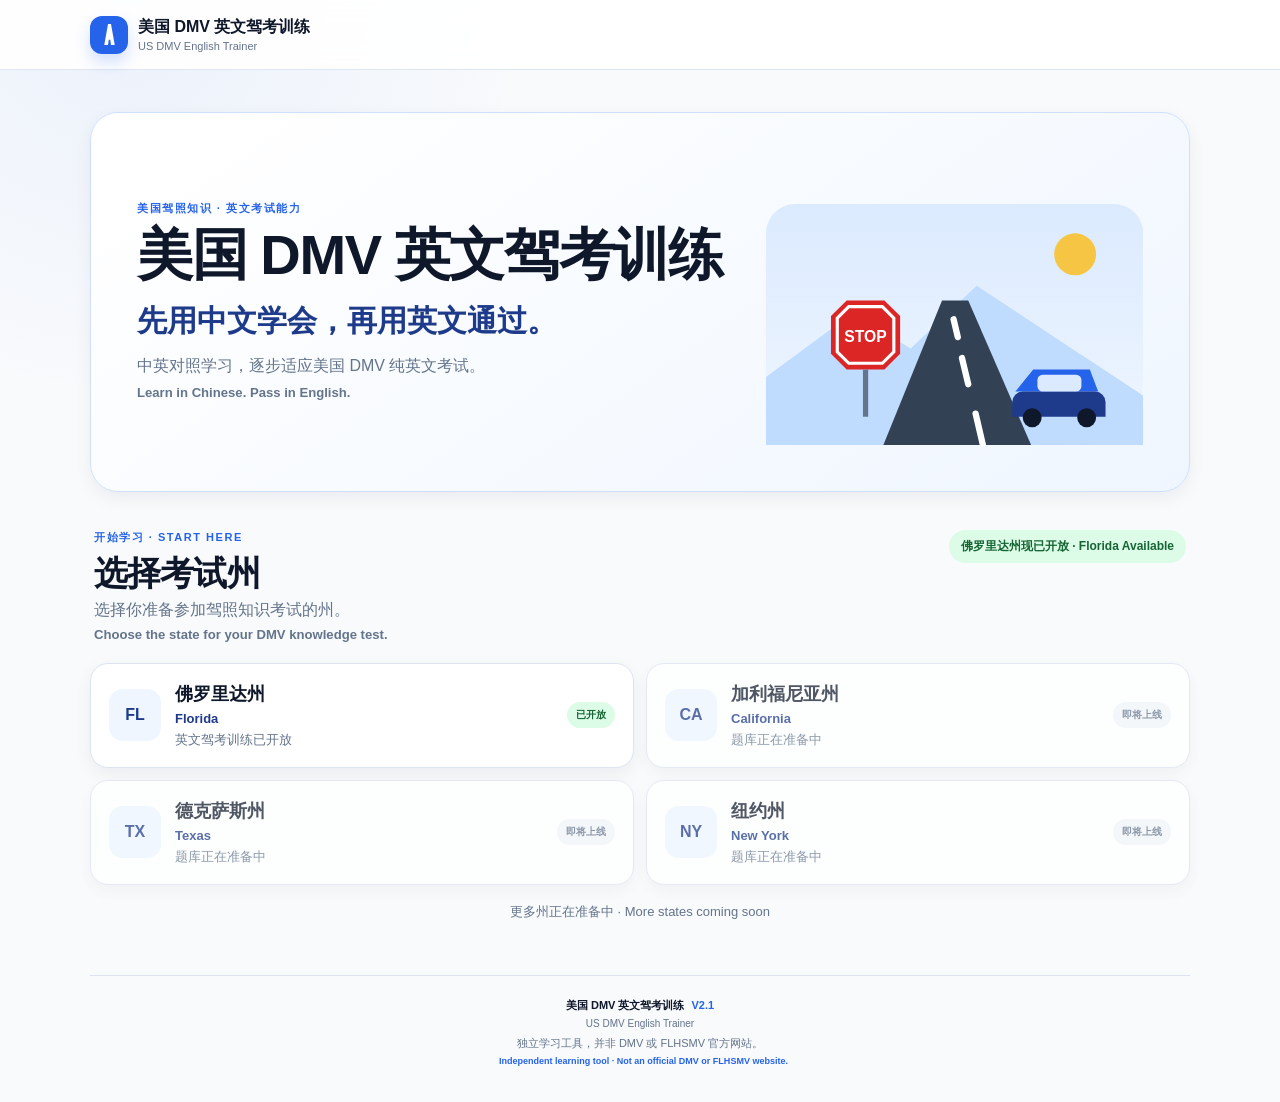
==== commit 5182ed12: "Expand the V2.1 US road sign bank" ====
--- a/index.html
+++ b/index.html
@@ -243,7 +243,7 @@
   </main>
 
   <footer class="site-footer">
-    <strong>美国 DMV 英文驾考训练</strong><span id="versionText">V2.0</span>
+    <strong>美国 DMV 英文驾考训练</strong><span id="versionText">V2.1</span>
     <small class="footer-english">US DMV English Trainer</small>
     <p>独立学习工具，并非 DMV 或 FLHSMV 官方网站。<span class="english-aux">Independent learning tool · Not an official DMV or FLHSMV website.</span></p>
   </footer>
@@ -251,10 +251,20 @@
 
   <script src="data/questions.js"></script>
   <script src="data/common/questions.js"></script>
+  <script src="data/knowledge/signs.js"></script>
+  <script src="data/common/sign-question-factory.js"></script>
+  <script src="data/common/signs-regulatory.js"></script>
+  <script src="data/common/signs-warning.js"></script>
+  <script src="data/common/signs-school.js"></script>
+  <script src="data/common/signs-railroad.js"></script>
+  <script src="data/common/signs-guide.js"></script>
+  <script src="data/common/signs-work-zone.js"></script>
+  <script src="data/common/signs-foundations.js"></script>
   <script src="data/states/florida/questions.js"></script>
   <script src="js/config.js"></script>
   <script src="js/storage.js"></script>
   <script src="js/data-loader.js"></script>
+  <script src="js/data-validator.js?v=2.1.2"></script>
   <script src="js/quiz.js"></script>
   <script src="js/app.js"></script>
 </body>
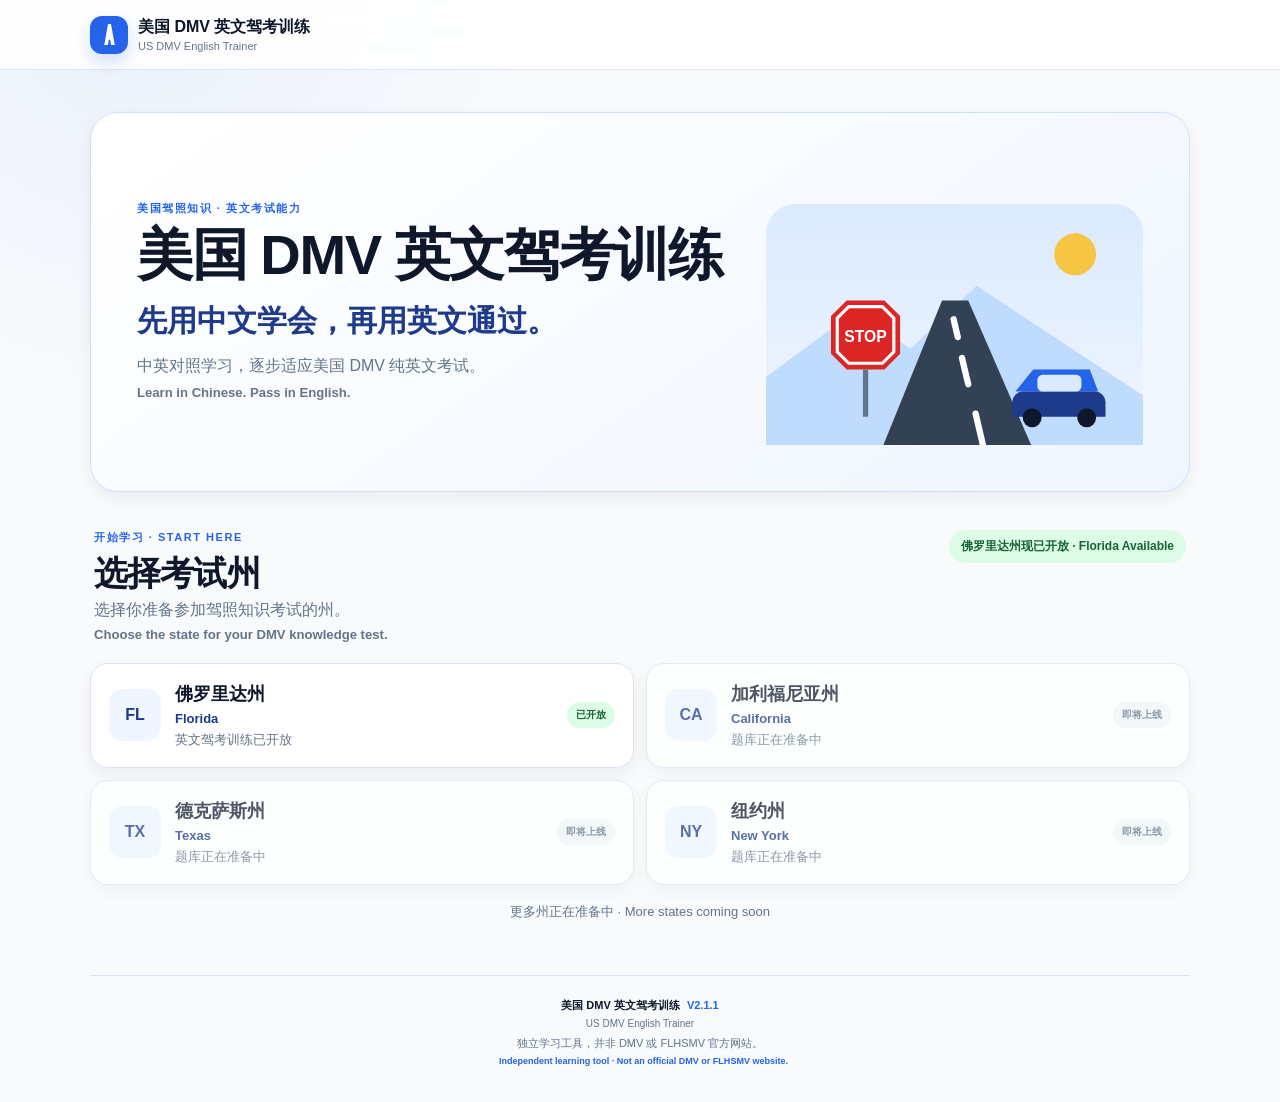
==== commit e2feee26: "Make road sign study visual-first" ====
--- a/index.html
+++ b/index.html
@@ -10,7 +10,7 @@
   />
   <title>美国 DMV 英文驾考训练 | US DMV English Trainer</title>
   <link rel="icon" href="assets/icons/favicon.svg" type="image/svg+xml" />
-  <link rel="stylesheet" href="style.css" />
+  <link rel="stylesheet" href="style.css?v=2.1.1" />
 </head>
 <body>
   <a class="skip-link" href="#appMain">跳到主要内容</a>
@@ -137,7 +137,7 @@
 
         <button id="startRoadSignsBtn" class="feature-card feature-button" type="button">
           <span class="feature-icon feature-icon-amber" aria-hidden="true">S</span>
-          <span class="feature-copy"><span class="feature-kicker">专项训练 · FOCUS MODE</span><strong>交通标志专项</strong><span class="feature-en">Road Sign Practice</span><span id="roadSignsCardSummary">0 道题可练习</span></span>
+          <span class="feature-copy"><span class="feature-kicker">图片优先 · VISUAL FIRST</span><strong>交通标志视觉学习</strong><span class="feature-en">Road Sign Visual Practice</span><span class="visual-learning-flow">看图片 → 记颜色和形状 → 理解含义 → 文字巩固</span><span id="roadSignsCardSummary">0 张标志图可学习</span></span>
           <span class="card-arrow" aria-hidden="true">→</span>
         </button>
 
@@ -167,12 +167,28 @@
         <div class="question-progress-row"><span id="questionCounter">Question 1 / 50</span><span id="questionPercent">2%</span></div>
         <div class="progress-track" aria-hidden="true"><span id="questionProgressBar"></span></div>
         <div class="question-meta"><span id="categoryBadge" class="pill">SAFE DRIVING</span><span id="scopeBadge" class="scope-label">FLORIDA</span></div>
+        <div id="roadSignLearningGuide" class="visual-learning-guide hidden">
+          <span id="roadSignPhaseBadge" class="visual-phase-badge">阶段 1 · 视觉记忆</span>
+          <p id="roadSignPhaseText">先观察标志图片的颜色与形状，再判断它表达的含义。</p>
+        </div>
         <div id="questionImageWrap" class="question-image-wrap hidden"><img id="questionImage" src="" alt="" /></div>
         <h2 id="questionEn" class="question-en"></h2>
         <p id="questionZh" class="question-zh"></p>
         <div id="optionsContainer" class="options" role="group" aria-label="Answer choices"></div>
         <div id="feedbackBox" class="feedback hidden" aria-live="polite">
-          <strong id="feedbackTitle"></strong><p id="explanationEn"></p><p id="explanationZh"></p><div id="keywordsBox" class="keywords"></div>
+          <strong id="feedbackTitle"></strong><p id="explanationEn"></p><p id="explanationZh"></p>
+          <div id="visualMemoryReview" class="visual-memory-review hidden">
+            <div class="visual-memory-heading">
+              <img id="visualMemoryImage" src="" alt="" />
+              <div><span>视觉记忆卡 · Visual Memory</span><strong id="visualMemoryName"></strong></div>
+            </div>
+            <div class="visual-memory-grid">
+              <div><span>颜色 · Color</span><strong id="visualMemoryColors"></strong></div>
+              <div><span>形状 · Shape</span><strong id="visualMemoryShape"></strong></div>
+              <div class="visual-memory-meaning"><span>含义 · Meaning</span><strong id="visualMemoryMeaning"></strong></div>
+            </div>
+          </div>
+          <div id="keywordsBox" class="keywords"></div>
         </div>
         <div class="question-actions">
           <div id="languageControl" class="segmented-control" aria-label="Question language mode">
@@ -252,7 +268,7 @@
   <script src="data/questions.js"></script>
   <script src="data/common/questions.js"></script>
   <script src="data/knowledge/signs.js"></script>
-  <script src="data/common/sign-question-factory.js"></script>
+  <script src="data/common/sign-question-factory.js?v=2.1.1"></script>
   <script src="data/common/signs-regulatory.js"></script>
   <script src="data/common/signs-warning.js"></script>
   <script src="data/common/signs-school.js"></script>
@@ -264,8 +280,8 @@
   <script src="js/config.js"></script>
   <script src="js/storage.js"></script>
   <script src="js/data-loader.js"></script>
-  <script src="js/data-validator.js?v=2.1.2"></script>
-  <script src="js/quiz.js"></script>
-  <script src="js/app.js"></script>
+  <script src="js/data-validator.js?v=2.1.4"></script>
+  <script src="js/quiz.js?v=2.1.1"></script>
+  <script src="js/app.js?v=2.1.1"></script>
 </body>
 </html>
--- a/style.css
+++ b/style.css
@@ -364,6 +364,7 @@
 .feature-copy p { margin: 8px 0 0; }
 .feature-zh { display: block; margin: 4px 0; color: var(--primary-dark); font-weight: 750; }
 .feature-en { display: block; margin: 4px 0; color: var(--primary-dark); font-size: 13px; font-weight: 650; }
+.visual-learning-flow { display: block; margin: 8px 0 4px; color: #92400e !important; font-size: 12px !important; font-weight: 800; }
 .feature-copy small { display: block; margin-top: 2px; color: var(--muted); font-size: 11px; font-weight: 550; }
 .card-arrow { color: var(--primary); font-size: 22px; }
 .exam-card { border-color: #bfd1f5; background: #f8fbff; }
@@ -437,8 +438,13 @@
 .question-meta { align-items: flex-start; margin: 22px 0 0; }
 .pill { display: inline-flex; padding: 6px 9px; border-radius: 999px; color: var(--primary-dark); background: var(--primary-soft); font-size: 10px; font-weight: 900; letter-spacing: 0.05em; }
 .scope-label { color: var(--muted); font-size: 10px; font-weight: 850; letter-spacing: 0.08em; }
+.visual-learning-guide { display: grid; gap: 8px; margin: 15px 0 0; padding: 13px 15px; border: 1px solid #f5d58a; border-radius: 14px; background: #fffbeb; }
+.visual-learning-guide p { margin: 0; color: #78350f; font-size: 13px; line-height: 1.55; }
+.visual-phase-badge { justify-self: start; padding: 5px 9px; border-radius: 999px; color: #92400e; background: #fef3c7; font-size: 10px; font-weight: 900; letter-spacing: 0.05em; }
 .question-image-wrap { display: grid; max-height: 270px; margin: 22px 0; place-items: center; padding: 18px; border: 1px solid var(--border); border-radius: 16px; background: var(--slate-soft); }
 .question-image-wrap img { display: block; width: auto; max-width: 100%; height: auto; max-height: 230px; object-fit: contain; }
+.question-image-wrap.visual-primary { max-height: 360px; padding: 22px; border: 2px solid #f0c96a; background: linear-gradient(145deg, #fffef9, #fffbeb); box-shadow: 0 12px 28px rgba(146, 64, 14, 0.09); }
+.question-image-wrap.visual-primary img { max-height: 310px; }
 .question-en { margin: 22px 0 10px; font-size: clamp(23px, 6vw, 34px); line-height: 1.35; }
 .question-zh { margin: 0 0 24px; color: #475569; font-size: 16px; line-height: 1.65; }
 .options { display: grid; gap: 11px; }
@@ -475,6 +481,15 @@
 .feedback.correct-feedback { border-color: #b9e6c9; background: var(--success-soft); }
 .feedback.wrong-feedback { border-color: #fecdd3; background: var(--error-soft); }
 .feedback p { margin: 9px 0 0; line-height: 1.65; }
+.visual-memory-review { margin-top: 16px; padding: 14px; border: 1px solid #f1d18a; border-radius: 14px; background: rgba(255, 255, 255, 0.78); }
+.visual-memory-heading { display: grid; grid-template-columns: 68px minmax(0, 1fr); gap: 13px; align-items: center; }
+.visual-memory-heading img { display: block; width: 68px; height: 68px; padding: 5px; border: 1px solid var(--border); border-radius: 12px; object-fit: contain; background: white; }
+.visual-memory-heading span,
+.visual-memory-grid span { display: block; color: var(--muted); font-size: 10px; font-weight: 850; letter-spacing: 0.04em; }
+.visual-memory-heading strong { display: block; margin-top: 4px; font-size: 17px; line-height: 1.35; }
+.visual-memory-grid { display: grid; gap: 8px; margin-top: 12px; }
+.visual-memory-grid > div { padding: 10px; border-radius: 10px; background: #fff; }
+.visual-memory-grid strong { display: block; margin-top: 4px; font-size: 13px; line-height: 1.5; }
 .keywords { display: flex; flex-wrap: wrap; gap: 7px; margin-top: 13px; }
 .keyword-chip { padding: 6px 9px; border: 1px solid var(--border); border-radius: 999px; color: #334155; background: white; font-size: 12px; }
 .question-actions { align-items: stretch; flex-direction: column; margin-top: 20px; }
@@ -543,6 +558,8 @@
   .question-card,
   .result-card,
   .mastery-panel { padding: 30px; }
+  .visual-memory-grid { grid-template-columns: repeat(2, minmax(0, 1fr)); }
+  .visual-memory-meaning { grid-column: 1 / -1; }
   .question-actions { flex-direction: row; align-items: center; }
   .segmented-control { width: 270px; }
   .question-actions .primary-btn { margin-left: auto; }
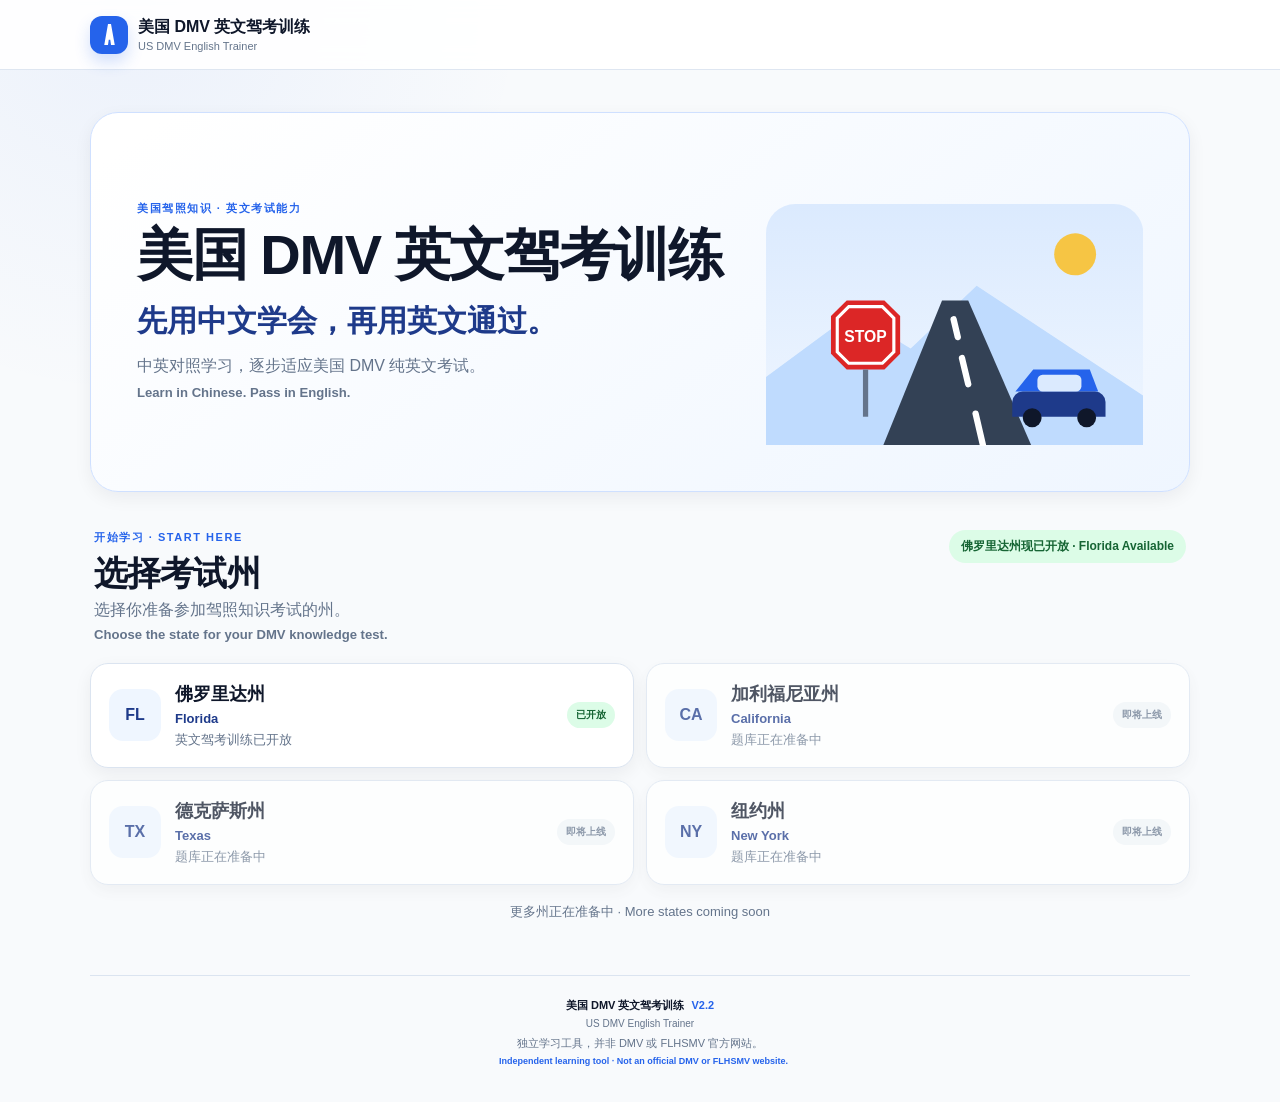
==== commit 72d189b4: "Expand Florida Class E coverage for V2.2" ====
--- a/index.html
+++ b/index.html
@@ -10,7 +10,7 @@
   />
   <title>美国 DMV 英文驾考训练 | US DMV English Trainer</title>
   <link rel="icon" href="assets/icons/favicon.svg" type="image/svg+xml" />
-  <link rel="stylesheet" href="style.css?v=2.1.1" />
+  <link rel="stylesheet" href="style.css?v=2.2.0" />
 </head>
 <body>
   <a class="skip-link" href="#appMain">跳到主要内容</a>
@@ -147,6 +147,12 @@
           <span class="card-arrow" aria-hidden="true">→</span>
         </button>
 
+        <button id="openStudyGuideBtn" class="feature-card feature-button study-guide-card" type="button">
+          <span class="feature-icon feature-icon-blue" aria-hidden="true">84</span>
+          <span class="feature-copy"><span class="feature-kicker">官方框架 · OFFICIAL STUDY GUIDE</span><strong>官方 84 考点</strong><span class="feature-en">Official 84 Topics</span><span id="studyGuideCardSummary">已覆盖 84 / 84 · 已掌握 0</span></span>
+          <span class="card-arrow" aria-hidden="true">→</span>
+        </button>
+
         <button id="openProgressBtn" class="feature-card feature-button" type="button">
           <span class="feature-icon feature-icon-slate" aria-hidden="true">P</span>
           <span class="feature-copy"><span class="feature-kicker">学习数据 · YOUR DATA</span><strong>学习进度</strong><span class="feature-en">Progress</span><span>查看完整学习记录</span></span>
@@ -214,6 +220,7 @@
           <div><span>Incorrect</span><strong id="incorrectResult">0</strong></div>
           <div><span>Accuracy</span><strong id="accuracyResult">0%</strong></div>
         </div>
+        <div id="examDomainBreakdown" class="exam-domain-breakdown hidden" aria-label="Exam blueprint results"></div>
         <div class="result-actions">
           <button id="restartBtn" class="primary-btn" type="button">Practice Again</button>
           <button id="resultWrongBtn" class="secondary-btn" type="button">Review Wrong Answers</button>
@@ -256,10 +263,26 @@
       </article>
       <div class="data-actions"><button id="resetProgressBtn" class="ghost-btn danger-text" type="button">重置全部学习数据 <small>Reset All Learning Data</small></button></div>
     </section>
+
+    <section id="studyGuideView" class="view hidden" aria-labelledby="studyGuideTitle">
+      <div class="page-toolbar">
+        <button class="back-button home-action" type="button">← 返回主页 <small>Home</small></button>
+        <div><p class="eyebrow">佛州官方框架 · OFFICIAL STUDY GUIDE</p><h1 id="studyGuideTitle">官方 84 考点</h1><p class="page-english-name">Official 84 Topics</p><p>按 FLHSMV 2023 手册第 11 章考点组织；法规时效另行标记。</p></div>
+      </div>
+      <div class="study-guide-summary" aria-label="官方考点学习汇总">
+        <article><span>已覆盖</span><strong id="studyGuideCovered">84 / 84</strong><small>Covered</small></article>
+        <article><span>未练习</span><strong id="studyGuideNotPracticed">84</strong><small>Not Practiced</small></article>
+        <article><span>学习中</span><strong id="studyGuideLearning">0</strong><small>Learning</small></article>
+        <article><span>已掌握</span><strong id="studyGuideMastered">0</strong><small>Mastered</small></article>
+      </div>
+      <div class="study-guide-legend"><span><i class="status-dot not-practiced"></i>未练习 · Not Practiced</span><span><i class="status-dot learning"></i>学习中 · Learning</span><span><i class="status-dot mastered"></i>已掌握 · Mastered</span></div>
+      <div id="studyGuideList" class="study-guide-list"></div>
+      <p class="legal-note">考点标题为本站概括，不复制官方完整问题。2023 手册为基础版本；易变法规会单独记录当前官方来源和核验日期。</p>
+    </section>
   </main>
 
   <footer class="site-footer">
-    <strong>美国 DMV 英文驾考训练</strong><span id="versionText">V2.1</span>
+    <strong>美国 DMV 英文驾考训练</strong><span id="versionText">V2.2</span>
     <small class="footer-english">US DMV English Trainer</small>
     <p>独立学习工具，并非 DMV 或 FLHSMV 官方网站。<span class="english-aux">Independent learning tool · Not an official DMV or FLHSMV website.</span></p>
   </footer>
@@ -276,12 +299,16 @@
   <script src="data/common/signs-guide.js"></script>
   <script src="data/common/signs-work-zone.js"></script>
   <script src="data/common/signs-foundations.js"></script>
-  <script src="data/states/florida/questions.js"></script>
+  <script src="data/coverage/florida-study-guide-84.js?v=2.2.0"></script>
+  <script src="data/states/florida/questions.js?v=2.2.0"></script>
+  <script src="data/states/florida/questions-safe-driving.js?v=2.2.0"></script>
+  <script src="data/states/florida/questions-laws.js?v=2.2.0"></script>
+  <script src="data/states/florida/questions-controls.js?v=2.2.0"></script>
   <script src="js/config.js"></script>
   <script src="js/storage.js"></script>
   <script src="js/data-loader.js"></script>
-  <script src="js/data-validator.js?v=2.1.4"></script>
-  <script src="js/quiz.js?v=2.1.1"></script>
-  <script src="js/app.js?v=2.1.1"></script>
+  <script src="js/data-validator.js?v=2.2.0"></script>
+  <script src="js/quiz.js?v=2.2.0"></script>
+  <script src="js/app.js?v=2.2.0"></script>
 </body>
 </html>
--- a/style.css
+++ b/style.css
@@ -470,6 +470,9 @@
 .option-zh { display: block; line-height: 1.45; }
 .option-en { font-weight: 800; }
 .option-zh { margin-top: 4px; color: var(--muted); font-size: 14px; }
+.option-copy { display: block; min-width: 0; }
+.option-image { display: block; width: 100%; max-width: 220px; height: 120px; margin: 0 0 10px; padding: 7px; border: 1px solid var(--border); border-radius: 11px; object-fit: contain; background: var(--slate-soft); }
+.option-with-image { align-items: start; }
 .option-btn.selected { border-color: var(--primary); background: var(--primary-soft); }
 .option-btn.selected .option-letter { color: white; background: var(--primary); }
 .option-btn.correct { border-color: #86d7a4; background: var(--success-soft); }
@@ -515,6 +518,14 @@
 .result-breakdown strong { display: block; }
 .result-breakdown span { color: var(--muted); font-size: 11px; }
 .result-breakdown strong { margin-top: 5px; font-size: 21px; }
+.exam-domain-breakdown { display: grid; gap: 8px; margin-top: 12px; text-align: left; }
+.exam-domain-breakdown > div { display: flex; align-items: center; justify-content: space-between; gap: 12px; padding: 12px 14px; border: 1px solid var(--border); border-radius: 12px; background: #f8fafc; }
+.exam-domain-breakdown span,
+.exam-domain-breakdown small { display: block; }
+.exam-domain-breakdown span { font-size: 13px; font-weight: 800; }
+.exam-domain-breakdown small { margin-top: 2px; color: var(--muted); font-size: 10px; font-weight: 650; }
+.exam-domain-breakdown strong { color: var(--primary-dark); font-size: 18px; }
+.exam-domain-breakdown p { margin: 4px 0 0; text-align: center; color: var(--muted); font-size: 11px; }
 .result-actions,
 .list-actions,
 .data-actions { display: grid; gap: 10px; margin-top: 22px; }
@@ -535,6 +546,35 @@
 .mastery-heading > strong { color: var(--primary); font-size: 30px; }
 .mastery-panel > p { margin: 12px 0 0; color: var(--muted); }
 .mastery-panel > p small { display: block; margin-top: 4px; font-size: 11px; }
+
+.feature-icon-blue { color: #1d4ed8; background: #dbeafe; font-size: 15px; }
+.study-guide-card { border-color: #bfdbfe; background: linear-gradient(145deg, #fff, #eff6ff); }
+.study-guide-summary { display: grid; grid-template-columns: repeat(2, 1fr); gap: 10px; margin-bottom: 14px; }
+.study-guide-summary article { padding: 15px; border: 1px solid var(--border); border-radius: 15px; background: white; box-shadow: var(--shadow-sm); }
+.study-guide-summary span,
+.study-guide-summary strong,
+.study-guide-summary small { display: block; }
+.study-guide-summary span { color: var(--muted); font-size: 12px; font-weight: 750; }
+.study-guide-summary strong { margin-top: 5px; font-size: 22px; }
+.study-guide-summary small { margin-top: 3px; color: var(--muted); font-size: 10px; }
+.study-guide-legend { display: flex; flex-wrap: wrap; gap: 9px 16px; margin: 12px 0 18px; color: var(--muted); font-size: 12px; }
+.study-guide-legend span { display: inline-flex; gap: 7px; align-items: center; }
+.status-dot { display: inline-block; width: 9px; height: 9px; border-radius: 50%; background: #94a3b8; }
+.status-dot.learning { background: #f59e0b; }
+.status-dot.mastered { background: #16a34a; }
+.study-guide-list { display: grid; gap: 10px; }
+.study-topic-card { display: grid; grid-template-columns: auto minmax(0, 1fr); gap: 12px; padding: 16px; border: 1px solid var(--border); border-left: 4px solid #94a3b8; border-radius: 16px; background: white; box-shadow: var(--shadow-sm); }
+.study-topic-card.learning { border-left-color: #f59e0b; }
+.study-topic-card.mastered { border-left-color: #16a34a; }
+.study-topic-number { align-self: start; padding: 6px 8px; border-radius: 9px; color: var(--primary-dark); background: var(--primary-soft); font-size: 11px; font-weight: 900; }
+.study-topic-copy h2 { margin: 0; font-size: 17px; line-height: 1.35; }
+.study-topic-en { margin: 3px 0 0; color: #475569; font-size: 13px; font-weight: 750; }
+.study-topic-meta { display: flex; flex-wrap: wrap; gap: 5px 12px; margin-top: 9px; color: var(--muted); font-size: 11px; }
+.study-topic-actions { display: flex; grid-column: 1 / -1; align-items: center; justify-content: space-between; gap: 10px; padding-top: 10px; border-top: 1px solid var(--border); }
+.topic-status { display: inline-flex; align-items: center; gap: 6px; font-size: 12px; font-weight: 850; }
+.topic-status small { color: var(--muted); font-size: 10px; font-weight: 650; }
+.topic-practice-btn { min-height: 39px; padding: 8px 12px; border: 1px solid #b7ccf5; border-radius: 10px; color: var(--primary-dark); background: #f8fbff; font-size: 12px; font-weight: 850; }
+.topic-practice-btn small { display: block; margin-top: 2px; font-size: 9px; font-weight: 650; }
 
 .site-footer { width: min(calc(100% - 28px), var(--content)); margin: 0 auto; padding: 22px 0 34px; border-top: 1px solid var(--border); text-align: center; color: var(--muted); font-size: 11px; }
 .site-footer strong { color: var(--text); }
@@ -566,6 +606,11 @@
   .result-actions { grid-template-columns: repeat(3, auto); justify-content: center; }
   .list-actions { grid-template-columns: auto auto; justify-content: start; }
   .progress-summary-grid { grid-template-columns: repeat(4, 1fr); }
+  .study-guide-summary { grid-template-columns: repeat(4, 1fr); }
+  .image-options { grid-template-columns: repeat(2, minmax(0, 1fr)); }
+  .image-options .option-btn { height: 100%; }
+  .study-topic-card { grid-template-columns: auto minmax(0, 1fr) auto; align-items: center; }
+  .study-topic-actions { grid-column: auto; flex-direction: column; align-items: stretch; min-width: 135px; padding: 0 0 0 14px; border-top: 0; border-left: 1px solid var(--border); }
   .data-actions { justify-content: start; }
 }
 
